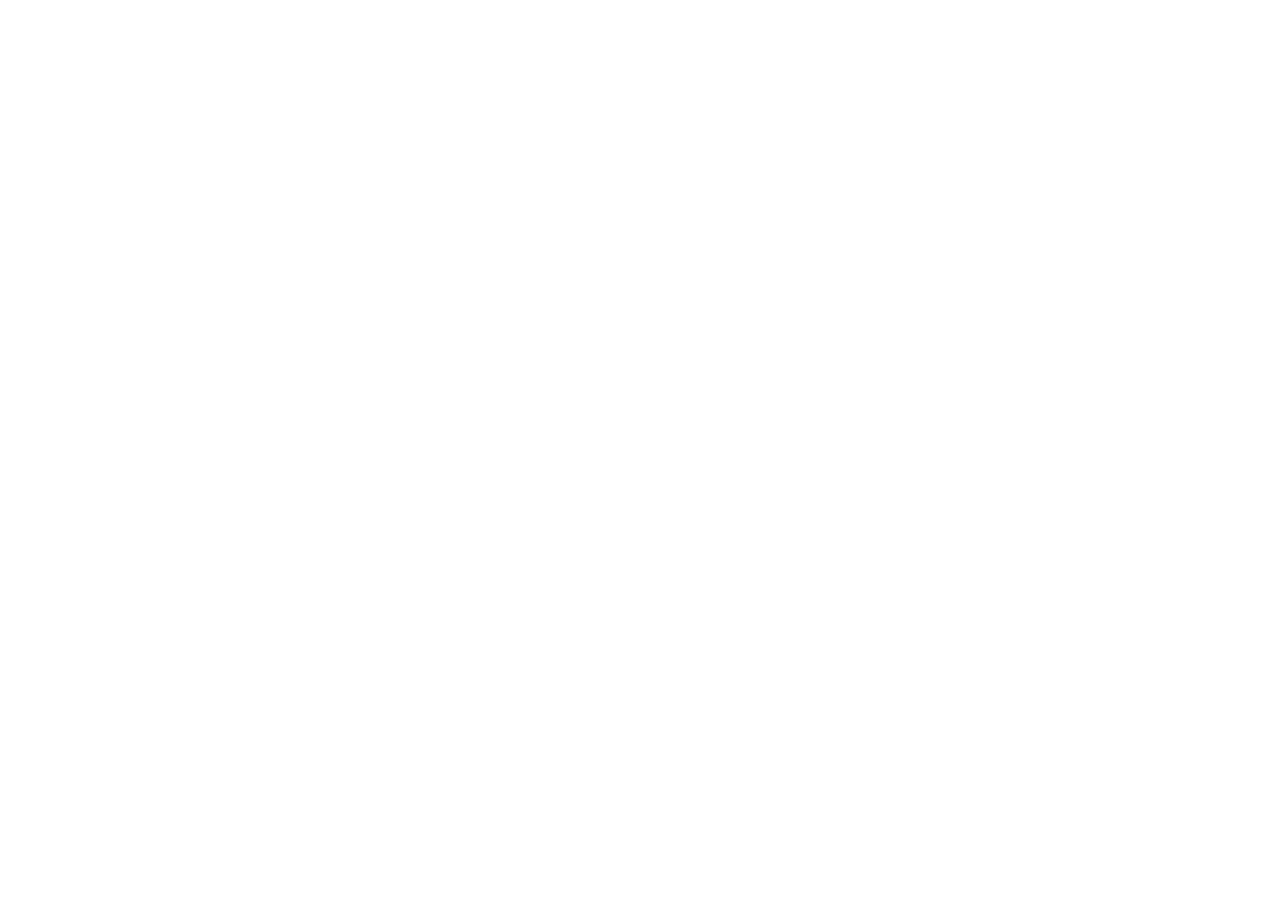
==== index.html @ dce8bbc3 "管理事件初始化文件" ====
<!DOCTYPE html>
<html lang="en">
<head>
    <meta charset="UTF-8">
    <meta http-equiv="X-UA-Compatible" content="IE=edge">
    <meta name="viewport" content="width=device-width, initial-scale=1.0">
    <title>Document</title>
</head>
<body>
    
</body>
</html>
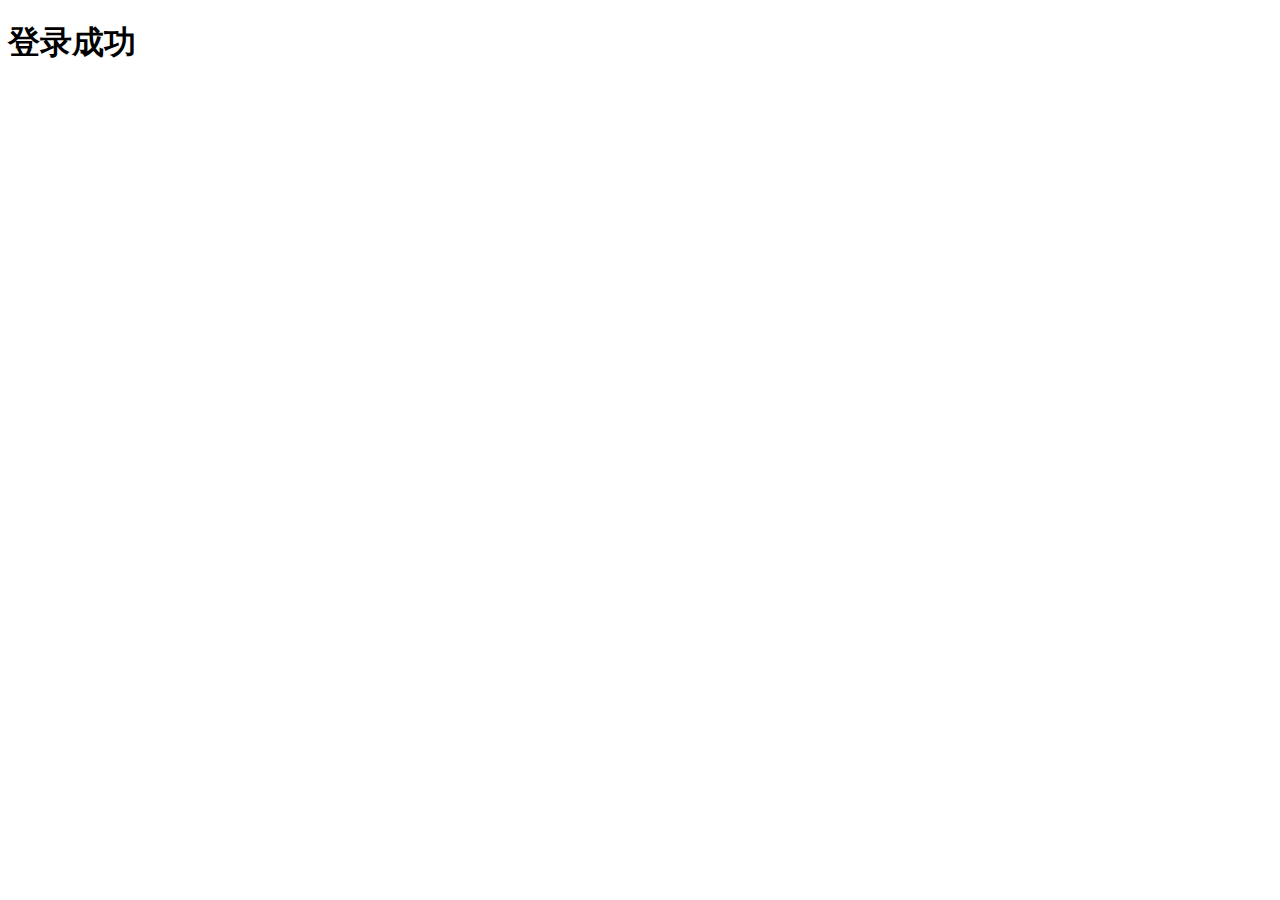
==== commit 42773efd: "完成了login功能开发" ====
--- a/index.html
+++ b/index.html
@@ -7,6 +7,6 @@
     <title>Document</title>
 </head>
 <body>
-    
+    <h1>登录成功</h1>
 </body>
 </html>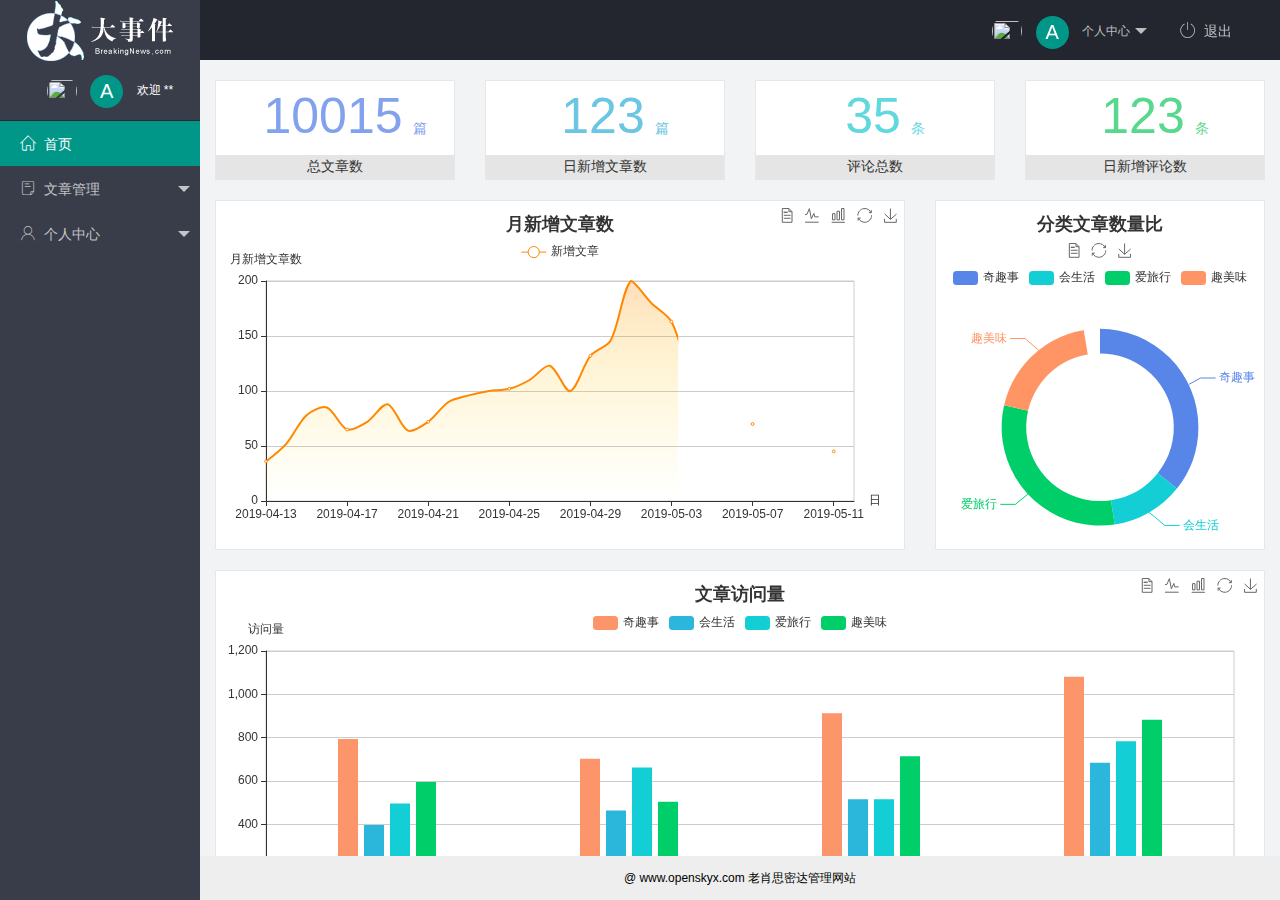
==== commit 06bbeff2: "完成了首页开发。" ====
--- a/index.html
+++ b/index.html
@@ -1,12 +1,107 @@
 <!DOCTYPE html>
 <html lang="en">
+
 <head>
     <meta charset="UTF-8">
     <meta http-equiv="X-UA-Compatible" content="IE=edge">
     <meta name="viewport" content="width=device-width, initial-scale=1.0">
     <title>Document</title>
+    <!-- 引入layuicss 文件 -->
+    <link rel="stylesheet" href="/assets/lib/layui/css/layui.css">
+    <!-- 引入iconfont 字体图标css -->
+    <link rel="stylesheet" href="assets/fonts/iconfont.css">
+    <!-- 引入自己的css样式文件 -->
+    <link rel="stylesheet" href="/assets/css/index.css">
 </head>
+
 <body>
-    <h1>登录成功</h1>
+    <div class="layui-layout layui-layout-admin">
+        <div class="layui-header">
+            <div class="layui-logo layui-hide-xs layui-bg-black">
+                <img src="/assets/images/logo.png" alt="">
+            </div>
+            <!-- 头部区域（可配合layui 已有的水平导航） -->
+            
+            <ul class="layui-nav layui-layout-right">
+                <li class="layui-nav-item layui-hide layui-show-md-inline-block">
+                    <a href="javascript:;" class="userinfo">                      
+                        <img src="//tva1.sinaimg.cn/crop.0.0.118.118.180/5db11ff4gw1e77d3nqrv8j203b03cweg.jpg"
+                            class="layui-nav-img ">
+                            <span class="head_portrait">A</span>
+                        个人中心   
+                    </a>
+                    <dl class="layui-nav-child">
+                        <dd><a href="">基础资料</a></dd>
+                        <dd><a href="">更换头像</a></dd>
+                        <dd><a href="">重置密码</a></dd>
+                    </dl>
+                </li>
+                <li class="layui-nav-item" lay-header-event="menuRight" lay-unselect>
+                    <a href="javascript:;" id="btnout">                       
+                        <i class="layui-icon"> <span class="iconfont icon-tuichu"></span>退出</i>
+                    </a>
+                </li>
+            </ul>
+        </div>
+
+        <div class="layui-side layui-bg-black">
+            <div class="layui-side-scroll">
+                
+                <div class="userinfo">
+                    <img src="//tva1.sinaimg.cn/crop.0.0.118.118.180/5db11ff4gw1e77d3nqrv8j203b03cweg.jpg"
+                        class="layui-nav-img"> 
+                        <span class="head_portrait">A</span>
+                        <span class="welcome">欢迎  **</span>
+                </div>
+
+                <!-- 左侧导航区域（可配合layui已有的垂直导航） -->
+                <ul class="layui-nav layui-nav-tree" lay-shrink="all">
+                    <li class="layui-nav-item  layui-this">
+                        <a href="home/dashboard.html" target="fm">
+                        <span class="iconfont icon-home"></span>首页
+                    </a></li>
+                    <li class="layui-nav-item ">
+                        <a class="" href="javascript:;">
+                        <span class="iconfont icon-16"></span>文章管理</a>
+                        <dl class="layui-nav-child">
+                            <dd><a href="javascript:;">
+                                <i class="layui-icon layui-icon-template"></i>文章类别</a></dd>
+                            <dd><a href="javascript:;"><i class="layui-icon layui-icon-template"></i>文章列表</a></dd>
+                            <dd><a href="javascript:;"><i class="layui-icon layui-icon-template"></i>发布文章</a></dd>
+                        </dl>
+                    </li>
+                    <li class="layui-nav-item">
+                        <a href="javascript:;">
+                        <span class="iconfont icon-user"></span>个人中心</a>
+                        <dl class="layui-nav-child">
+                            <dd><a href="javascript:;"><i class="layui-icon layui-icon-template"></i>基础资料</a></dd>
+                            <dd><a href="javascript:;"><i class="layui-icon layui-icon-template"></i>更换头像</a></dd>
+                            <dd><a href="javascript:;"><i class="layui-icon layui-icon-template"></i>重置密码</a></dd>
+                        </dl>
+                    </li>
+                    
+                </ul>
+            </div>
+        </div>
+
+        <div class="layui-body">
+            <!-- 内容主体区域 -->
+            <iframe  name="fm" src="/home/dashboard.html"  frameborder="0"></iframe>
+        </div>
+
+        <div class="layui-footer">
+            <!-- 底部固定区域 -->
+            @ www.openskyx.com  老肖思密达管理网站
+        </div>
+    </div>
+    <!--导入layui js文件 -->
+    <script src="/assets/lib/layui/layui.all.js"></script>
+    <!-- 导入jquery js -->
+    <script src="assets/lib/jquery.js"></script>
+    <!-- 导入定义ajax js文件 -->
+    <script src="assets/js/base.js"></script>
+    <!-- 导入自己的js文件 -->
+    <script src="assets/js/index.js"></script>
 </body>
+
 </html>--- a/assets/lib/layui/css/layui.css
+++ b/assets/lib/layui/css/layui.css
@@ -0,0 +1,2 @@
+/** layui-v2.5.5 MIT License By https://www.layui.com */
+ .layui-inline,img{display:inline-block;vertical-align:middle}h1,h2,h3,h4,h5,h6{font-weight:400}.layui-edge,.layui-header,.layui-inline,.layui-main{position:relative}.layui-body,.layui-edge,.layui-elip{overflow:hidden}.layui-btn,.layui-edge,.layui-inline,img{vertical-align:middle}.layui-btn,.layui-disabled,.layui-icon,.layui-unselect{-moz-user-select:none;-webkit-user-select:none;-ms-user-select:none}.layui-elip,.layui-form-checkbox span,.layui-form-pane .layui-form-label{text-overflow:ellipsis;white-space:nowrap}.layui-breadcrumb,.layui-tree-btnGroup{visibility:hidden}blockquote,body,button,dd,div,dl,dt,form,h1,h2,h3,h4,h5,h6,input,li,ol,p,pre,td,textarea,th,ul{margin:0;padding:0;-webkit-tap-highlight-color:rgba(0,0,0,0)}a:active,a:hover{outline:0}img{border:none}li{list-style:none}table{border-collapse:collapse;border-spacing:0}h4,h5,h6{font-size:100%}button,input,optgroup,option,select,textarea{font-family:inherit;font-size:inherit;font-style:inherit;font-weight:inherit;outline:0}pre{white-space:pre-wrap;white-space:-moz-pre-wrap;white-space:-pre-wrap;white-space:-o-pre-wrap;word-wrap:break-word}body{line-height:24px;font:14px Helvetica Neue,Helvetica,PingFang SC,Tahoma,Arial,sans-serif}hr{height:1px;margin:10px 0;border:0;clear:both}a{color:#333;text-decoration:none}a:hover{color:#777}a cite{font-style:normal;*cursor:pointer}.layui-border-box,.layui-border-box *{box-sizing:border-box}.layui-box,.layui-box *{box-sizing:content-box}.layui-clear{clear:both;*zoom:1}.layui-clear:after{content:'\20';clear:both;*zoom:1;display:block;height:0}.layui-inline{*display:inline;*zoom:1}.layui-edge{display:inline-block;width:0;height:0;border-width:6px;border-style:dashed;border-color:transparent}.layui-edge-top{top:-4px;border-bottom-color:#999;border-bottom-style:solid}.layui-edge-right{border-left-color:#999;border-left-style:solid}.layui-edge-bottom{top:2px;border-top-color:#999;border-top-style:solid}.layui-edge-left{border-right-color:#999;border-right-style:solid}.layui-disabled,.layui-disabled:hover{color:#d2d2d2!important;cursor:not-allowed!important}.layui-circle{border-radius:100%}.layui-show{display:block!important}.layui-hide{display:none!important}@font-face{font-family:layui-icon;src:url(../font/iconfont.eot?v=250);src:url(../font/iconfont.eot?v=250#iefix) format('embedded-opentype'),url(../font/iconfont.woff2?v=250) format('woff2'),url(../font/iconfont.woff?v=250) format('woff'),url(../font/iconfont.ttf?v=250) format('truetype'),url(../font/iconfont.svg?v=250#layui-icon) format('svg')}.layui-icon{font-family:layui-icon!important;font-size:16px;font-style:normal;-webkit-font-smoothing:antialiased;-moz-osx-font-smoothing:grayscale}.layui-icon-reply-fill:before{content:"\e611"}.layui-icon-set-fill:before{content:"\e614"}.layui-icon-menu-fill:before{content:"\e60f"}.layui-icon-search:before{content:"\e615"}.layui-icon-share:before{content:"\e641"}.layui-icon-set-sm:before{content:"\e620"}.layui-icon-engine:before{content:"\e628"}.layui-icon-close:before{content:"\1006"}.layui-icon-close-fill:before{content:"\1007"}.layui-icon-chart-screen:before{content:"\e629"}.layui-icon-star:before{content:"\e600"}.layui-icon-circle-dot:before{content:"\e617"}.layui-icon-chat:before{content:"\e606"}.layui-icon-release:before{content:"\e609"}.layui-icon-list:before{content:"\e60a"}.layui-icon-chart:before{content:"\e62c"}.layui-icon-ok-circle:before{content:"\1005"}.layui-icon-layim-theme:before{content:"\e61b"}.layui-icon-table:before{content:"\e62d"}.layui-icon-right:before{content:"\e602"}.layui-icon-left:before{content:"\e603"}.layui-icon-cart-simple:before{content:"\e698"}.layui-icon-face-cry:before{content:"\e69c"}.layui-icon-face-smile:before{content:"\e6af"}.layui-icon-survey:before{content:"\e6b2"}.layui-icon-tree:before{content:"\e62e"}.layui-icon-upload-circle:before{content:"\e62f"}.layui-icon-add-circle:before{content:"\e61f"}.layui-icon-download-circle:before{content:"\e601"}.layui-icon-templeate-1:before{content:"\e630"}.layui-icon-util:before{content:"\e631"}.layui-icon-face-surprised:before{content:"\e664"}.layui-icon-edit:before{content:"\e642"}.layui-icon-speaker:before{content:"\e645"}.layui-icon-down:before{content:"\e61a"}.layui-icon-file:before{content:"\e621"}.layui-icon-layouts:before{content:"\e632"}.layui-icon-rate-half:before{content:"\e6c9"}.layui-icon-add-circle-fine:before{content:"\e608"}.layui-icon-prev-circle:before{content:"\e633"}.layui-icon-read:before{content:"\e705"}.layui-icon-404:before{content:"\e61c"}.layui-icon-carousel:before{content:"\e634"}.layui-icon-help:before{content:"\e607"}.layui-icon-code-circle:before{content:"\e635"}.layui-icon-water:before{content:"\e636"}.layui-icon-username:before{content:"\e66f"}.layui-icon-find-fill:before{content:"\e670"}.layui-icon-about:before{content:"\e60b"}.layui-icon-location:before{content:"\e715"}.layui-icon-up:before{content:"\e619"}.layui-icon-pause:before{content:"\e651"}.layui-icon-date:before{content:"\e637"}.layui-icon-layim-uploadfile:before{content:"\e61d"}.layui-icon-delete:before{content:"\e640"}.layui-icon-play:before{content:"\e652"}.layui-icon-top:before{content:"\e604"}.layui-icon-friends:before{content:"\e612"}.layui-icon-refresh-3:before{content:"\e9aa"}.layui-icon-ok:before{content:"\e605"}.layui-icon-layer:before{content:"\e638"}.layui-icon-face-smile-fine:before{content:"\e60c"}.layui-icon-dollar:before{content:"\e659"}.layui-icon-group:before{content:"\e613"}.layui-icon-layim-download:before{content:"\e61e"}.layui-icon-picture-fine:before{content:"\e60d"}.layui-icon-link:before{content:"\e64c"}.layui-icon-diamond:before{content:"\e735"}.layui-icon-log:before{content:"\e60e"}.layui-icon-rate-solid:before{content:"\e67a"}.layui-icon-fonts-del:before{content:"\e64f"}.layui-icon-unlink:before{content:"\e64d"}.layui-icon-fonts-clear:before{content:"\e639"}.layui-icon-triangle-r:before{content:"\e623"}.layui-icon-circle:before{content:"\e63f"}.layui-icon-radio:before{content:"\e643"}.layui-icon-align-center:before{content:"\e647"}.layui-icon-align-right:before{content:"\e648"}.layui-icon-align-left:before{content:"\e649"}.layui-icon-loading-1:before{content:"\e63e"}.layui-icon-return:before{content:"\e65c"}.layui-icon-fonts-strong:before{content:"\e62b"}.layui-icon-upload:before{content:"\e67c"}.layui-icon-dialogue:before{content:"\e63a"}.layui-icon-video:before{content:"\e6ed"}.layui-icon-headset:before{content:"\e6fc"}.layui-icon-cellphone-fine:before{content:"\e63b"}.layui-icon-add-1:before{content:"\e654"}.layui-icon-face-smile-b:before{content:"\e650"}.layui-icon-fonts-html:before{content:"\e64b"}.layui-icon-form:before{content:"\e63c"}.layui-icon-cart:before{content:"\e657"}.layui-icon-camera-fill:before{content:"\e65d"}.layui-icon-tabs:before{content:"\e62a"}.layui-icon-fonts-code:before{content:"\e64e"}.layui-icon-fire:before{content:"\e756"}.layui-icon-set:before{content:"\e716"}.layui-icon-fonts-u:before{content:"\e646"}.layui-icon-triangle-d:before{content:"\e625"}.layui-icon-tips:before{content:"\e702"}.layui-icon-picture:before{content:"\e64a"}.layui-icon-more-vertical:before{content:"\e671"}.layui-icon-flag:before{content:"\e66c"}.layui-icon-loading:before{content:"\e63d"}.layui-icon-fonts-i:before{content:"\e644"}.layui-icon-refresh-1:before{content:"\e666"}.layui-icon-rmb:before{content:"\e65e"}.layui-icon-home:before{content:"\e68e"}.layui-icon-user:before{content:"\e770"}.layui-icon-notice:before{content:"\e667"}.layui-icon-login-weibo:before{content:"\e675"}.layui-icon-voice:before{content:"\e688"}.layui-icon-upload-drag:before{content:"\e681"}.layui-icon-login-qq:before{content:"\e676"}.layui-icon-snowflake:before{content:"\e6b1"}.layui-icon-file-b:before{content:"\e655"}.layui-icon-template:before{content:"\e663"}.layui-icon-auz:before{content:"\e672"}.layui-icon-console:before{content:"\e665"}.layui-icon-app:before{content:"\e653"}.layui-icon-prev:before{content:"\e65a"}.layui-icon-website:before{content:"\e7ae"}.layui-icon-next:before{content:"\e65b"}.layui-icon-component:before{content:"\e857"}.layui-icon-more:before{content:"\e65f"}.layui-icon-login-wechat:before{content:"\e677"}.layui-icon-shrink-right:before{content:"\e668"}.layui-icon-spread-left:before{content:"\e66b"}.layui-icon-camera:before{content:"\e660"}.layui-icon-note:before{content:"\e66e"}.layui-icon-refresh:before{content:"\e669"}.layui-icon-female:before{content:"\e661"}.layui-icon-male:before{content:"\e662"}.layui-icon-password:before{content:"\e673"}.layui-icon-senior:before{content:"\e674"}.layui-icon-theme:before{content:"\e66a"}.layui-icon-tread:before{content:"\e6c5"}.layui-icon-praise:before{content:"\e6c6"}.layui-icon-star-fill:before{content:"\e658"}.layui-icon-rate:before{content:"\e67b"}.layui-icon-template-1:before{content:"\e656"}.layui-icon-vercode:before{content:"\e679"}.layui-icon-cellphone:before{content:"\e678"}.layui-icon-screen-full:before{content:"\e622"}.layui-icon-screen-restore:before{content:"\e758"}.layui-icon-cols:before{content:"\e610"}.layui-icon-export:before{content:"\e67d"}.layui-icon-print:before{content:"\e66d"}.layui-icon-slider:before{content:"\e714"}.layui-icon-addition:before{content:"\e624"}.layui-icon-subtraction:before{content:"\e67e"}.layui-icon-service:before{content:"\e626"}.layui-icon-transfer:before{content:"\e691"}.layui-main{width:1140px;margin:0 auto}.layui-header{z-index:1000;height:60px}.layui-header a:hover{transition:all .5s;-webkit-transition:all .5s}.layui-side{position:fixed;left:0;top:0;bottom:0;z-index:999;width:200px;overflow-x:hidden}.layui-side-scroll{position:relative;width:220px;height:100%;overflow-x:hidden}.layui-body{position:absolute;left:200px;right:0;top:0;bottom:0;z-index:998;width:auto;overflow-y:auto;box-sizing:border-box}.layui-layout-body{overflow:hidden}.layui-layout-admin .layui-header{background-color:#23262E}.layui-layout-admin .layui-side{top:60px;width:200px;overflow-x:hidden}.layui-layout-admin .layui-body{position:fixed;top:60px;bottom:44px}.layui-layout-admin .layui-main{width:auto;margin:0 15px}.layui-layout-admin .layui-footer{position:fixed;left:200px;right:0;bottom:0;height:44px;line-height:44px;padding:0 15px;background-color:#eee}.layui-layout-admin .layui-logo{position:absolute;left:0;top:0;width:200px;height:100%;line-height:60px;text-align:center;color:#009688;font-size:16px}.layui-layout-admin .layui-header .layui-nav{background:0 0}.layui-layout-left{position:absolute!important;left:200px;top:0}.layui-layout-right{position:absolute!important;right:0;top:0}.layui-container{position:relative;margin:0 auto;padding:0 15px;box-sizing:border-box}.layui-fluid{position:relative;margin:0 auto;padding:0 15px}.layui-row:after,.layui-row:before{content:'';display:block;clear:both}.layui-col-lg1,.layui-col-lg10,.layui-col-lg11,.layui-col-lg12,.layui-col-lg2,.layui-col-lg3,.layui-col-lg4,.layui-col-lg5,.layui-col-lg6,.layui-col-lg7,.layui-col-lg8,.layui-col-lg9,.layui-col-md1,.layui-col-md10,.layui-col-md11,.layui-col-md12,.layui-col-md2,.layui-col-md3,.layui-col-md4,.layui-col-md5,.layui-col-md6,.layui-col-md7,.layui-col-md8,.layui-col-md9,.layui-col-sm1,.layui-col-sm10,.layui-col-sm11,.layui-col-sm12,.layui-col-sm2,.layui-col-sm3,.layui-col-sm4,.layui-col-sm5,.layui-col-sm6,.layui-col-sm7,.layui-col-sm8,.layui-col-sm9,.layui-col-xs1,.layui-col-xs10,.layui-col-xs11,.layui-col-xs12,.layui-col-xs2,.layui-col-xs3,.layui-col-xs4,.layui-col-xs5,.layui-col-xs6,.layui-col-xs7,.layui-col-xs8,.layui-col-xs9{position:relative;display:block;box-sizing:border-box}.layui-col-xs1,.layui-col-xs10,.layui-col-xs11,.layui-col-xs12,.layui-col-xs2,.layui-col-xs3,.layui-col-xs4,.layui-col-xs5,.layui-col-xs6,.layui-col-xs7,.layui-col-xs8,.layui-col-xs9{float:left}.layui-col-xs1{width:8.33333333%}.layui-col-xs2{width:16.66666667%}.layui-col-xs3{width:25%}.layui-col-xs4{width:33.33333333%}.layui-col-xs5{width:41.66666667%}.layui-col-xs6{width:50%}.layui-col-xs7{width:58.33333333%}.layui-col-xs8{width:66.66666667%}.layui-col-xs9{width:75%}.layui-col-xs10{width:83.33333333%}.layui-col-xs11{width:91.66666667%}.layui-col-xs12{width:100%}.layui-col-xs-offset1{margin-left:8.33333333%}.layui-col-xs-offset2{margin-left:16.66666667%}.layui-col-xs-offset3{margin-left:25%}.layui-col-xs-offset4{margin-left:33.33333333%}.layui-col-xs-offset5{margin-left:41.66666667%}.layui-col-xs-offset6{margin-left:50%}.layui-col-xs-offset7{margin-left:58.33333333%}.layui-col-xs-offset8{margin-left:66.66666667%}.layui-col-xs-offset9{margin-left:75%}.layui-col-xs-offset10{margin-left:83.33333333%}.layui-col-xs-offset11{margin-left:91.66666667%}.layui-col-xs-offset12{margin-left:100%}@media screen and (max-width:768px){.layui-hide-xs{display:none!important}.layui-show-xs-block{display:block!important}.layui-show-xs-inline{display:inline!important}.layui-show-xs-inline-block{display:inline-block!important}}@media screen and (min-width:768px){.layui-container{width:750px}.layui-hide-sm{display:none!important}.layui-show-sm-block{display:block!important}.layui-show-sm-inline{display:inline!important}.layui-show-sm-inline-block{display:inline-block!important}.layui-col-sm1,.layui-col-sm10,.layui-col-sm11,.layui-col-sm12,.layui-col-sm2,.layui-col-sm3,.layui-col-sm4,.layui-col-sm5,.layui-col-sm6,.layui-col-sm7,.layui-col-sm8,.layui-col-sm9{float:left}.layui-col-sm1{width:8.33333333%}.layui-col-sm2{width:16.66666667%}.layui-col-sm3{width:25%}.layui-col-sm4{width:33.33333333%}.layui-col-sm5{width:41.66666667%}.layui-col-sm6{width:50%}.layui-col-sm7{width:58.33333333%}.layui-col-sm8{width:66.66666667%}.layui-col-sm9{width:75%}.layui-col-sm10{width:83.33333333%}.layui-col-sm11{width:91.66666667%}.layui-col-sm12{width:100%}.layui-col-sm-offset1{margin-left:8.33333333%}.layui-col-sm-offset2{margin-left:16.66666667%}.layui-col-sm-offset3{margin-left:25%}.layui-col-sm-offset4{margin-left:33.33333333%}.layui-col-sm-offset5{margin-left:41.66666667%}.layui-col-sm-offset6{margin-left:50%}.layui-col-sm-offset7{margin-left:58.33333333%}.layui-col-sm-offset8{margin-left:66.66666667%}.layui-col-sm-offset9{margin-left:75%}.layui-col-sm-offset10{margin-left:83.33333333%}.layui-col-sm-offset11{margin-left:91.66666667%}.layui-col-sm-offset12{margin-left:100%}}@media screen and (min-width:992px){.layui-container{width:970px}.layui-hide-md{display:none!important}.layui-show-md-block{display:block!important}.layui-show-md-inline{display:inline!important}.layui-show-md-inline-block{display:inline-block!important}.layui-col-md1,.layui-col-md10,.layui-col-md11,.layui-col-md12,.layui-col-md2,.layui-col-md3,.layui-col-md4,.layui-col-md5,.layui-col-md6,.layui-col-md7,.layui-col-md8,.layui-col-md9{float:left}.layui-col-md1{width:8.33333333%}.layui-col-md2{width:16.66666667%}.layui-col-md3{width:25%}.layui-col-md4{width:33.33333333%}.layui-col-md5{width:41.66666667%}.layui-col-md6{width:50%}.layui-col-md7{width:58.33333333%}.layui-col-md8{width:66.66666667%}.layui-col-md9{width:75%}.layui-col-md10{width:83.33333333%}.layui-col-md11{width:91.66666667%}.layui-col-md12{width:100%}.layui-col-md-offset1{margin-left:8.33333333%}.layui-col-md-offset2{margin-left:16.66666667%}.layui-col-md-offset3{margin-left:25%}.layui-col-md-offset4{margin-left:33.33333333%}.layui-col-md-offset5{margin-left:41.66666667%}.layui-col-md-offset6{margin-left:50%}.layui-col-md-offset7{margin-left:58.33333333%}.layui-col-md-offset8{margin-left:66.66666667%}.layui-col-md-offset9{margin-left:75%}.layui-col-md-offset10{margin-left:83.33333333%}.layui-col-md-offset11{margin-left:91.66666667%}.layui-col-md-offset12{margin-left:100%}}@media screen and (min-width:1200px){.layui-container{width:1170px}.layui-hide-lg{display:none!important}.layui-show-lg-block{display:block!important}.layui-show-lg-inline{display:inline!important}.layui-show-lg-inline-block{display:inline-block!important}.layui-col-lg1,.layui-col-lg10,.layui-col-lg11,.layui-col-lg12,.layui-col-lg2,.layui-col-lg3,.layui-col-lg4,.layui-col-lg5,.layui-col-lg6,.layui-col-lg7,.layui-col-lg8,.layui-col-lg9{float:left}.layui-col-lg1{width:8.33333333%}.layui-col-lg2{width:16.66666667%}.layui-col-lg3{width:25%}.layui-col-lg4{width:33.33333333%}.layui-col-lg5{width:41.66666667%}.layui-col-lg6{width:50%}.layui-col-lg7{width:58.33333333%}.layui-col-lg8{width:66.66666667%}.layui-col-lg9{width:75%}.layui-col-lg10{width:83.33333333%}.layui-col-lg11{width:91.66666667%}.layui-col-lg12{width:100%}.layui-col-lg-offset1{margin-left:8.33333333%}.layui-col-lg-offset2{margin-left:16.66666667%}.layui-col-lg-offset3{margin-left:25%}.layui-col-lg-offset4{margin-left:33.33333333%}.layui-col-lg-offset5{margin-left:41.66666667%}.layui-col-lg-offset6{margin-left:50%}.layui-col-lg-offset7{margin-left:58.33333333%}.layui-col-lg-offset8{margin-left:66.66666667%}.layui-col-lg-offset9{margin-left:75%}.layui-col-lg-offset10{margin-left:83.33333333%}.layui-col-lg-offset11{margin-left:91.66666667%}.layui-col-lg-offset12{margin-left:100%}}.layui-col-space1{margin:-.5px}.layui-col-space1>*{padding:.5px}.layui-col-space3{margin:-1.5px}.layui-col-space3>*{padding:1.5px}.layui-col-space5{margin:-2.5px}.layui-col-space5>*{padding:2.5px}.layui-col-space8{margin:-3.5px}.layui-col-space8>*{padding:3.5px}.layui-col-space10{margin:-5px}.layui-col-space10>*{padding:5px}.layui-col-space12{margin:-6px}.layui-col-space12>*{padding:6px}.layui-col-space15{margin:-7.5px}.layui-col-space15>*{padding:7.5px}.layui-col-space18{margin:-9px}.layui-col-space18>*{padding:9px}.layui-col-space20{margin:-10px}.layui-col-space20>*{padding:10px}.layui-col-space22{margin:-11px}.layui-col-space22>*{padding:11px}.layui-col-space25{margin:-12.5px}.layui-col-space25>*{padding:12.5px}.layui-col-space30{margin:-15px}.layui-col-space30>*{padding:15px}.layui-btn,.layui-input,.layui-select,.layui-textarea,.layui-upload-button{outline:0;-webkit-appearance:none;transition:all .3s;-webkit-transition:all .3s;box-sizing:border-box}.layui-elem-quote{margin-bottom:10px;padding:15px;line-height:22px;border-left:5px solid #009688;border-radius:0 2px 2px 0;background-color:#f2f2f2}.layui-quote-nm{border-style:solid;border-width:1px 1px 1px 5px;background:0 0}.layui-elem-field{margin-bottom:10px;padding:0;border-width:1px;border-style:solid}.layui-elem-field legend{margin-left:20px;padding:0 10px;font-size:20px;font-weight:300}.layui-field-title{margin:10px 0 20px;border-width:1px 0 0}.layui-field-box{padding:10px 15px}.layui-field-title .layui-field-box{padding:10px 0}.layui-progress{position:relative;height:6px;border-radius:20px;background-color:#e2e2e2}.layui-progress-bar{position:absolute;left:0;top:0;width:0;max-width:100%;height:6px;border-radius:20px;text-align:right;background-color:#5FB878;transition:all .3s;-webkit-transition:all .3s}.layui-progress-big,.layui-progress-big .layui-progress-bar{height:18px;line-height:18px}.layui-progress-text{position:relative;top:-20px;line-height:18px;font-size:12px;color:#666}.layui-progress-big .layui-progress-text{position:static;padding:0 10px;color:#fff}.layui-collapse{border-width:1px;border-style:solid;border-radius:2px}.layui-colla-content,.layui-colla-item{border-top-width:1px;border-top-style:solid}.layui-colla-item:first-child{border-top:none}.layui-colla-title{position:relative;height:42px;line-height:42px;padding:0 15px 0 35px;color:#333;background-color:#f2f2f2;cursor:pointer;font-size:14px;overflow:hidden}.layui-colla-content{display:none;padding:10px 15px;line-height:22px;color:#666}.layui-colla-icon{position:absolute;left:15px;top:0;font-size:14px}.layui-card{margin-bottom:15px;border-radius:2px;background-color:#fff;box-shadow:0 1px 2px 0 rgba(0,0,0,.05)}.layui-card:last-child{margin-bottom:0}.layui-card-header{position:relative;height:42px;line-height:42px;padding:0 15px;border-bottom:1px solid #f6f6f6;color:#333;border-radius:2px 2px 0 0;font-size:14px}.layui-bg-black,.layui-bg-blue,.layui-bg-cyan,.layui-bg-green,.layui-bg-orange,.layui-bg-red{color:#fff!important}.layui-card-body{position:relative;padding:10px 15px;line-height:24px}.layui-card-body[pad15]{padding:15px}.layui-card-body[pad20]{padding:20px}.layui-card-body .layui-table{margin:5px 0}.layui-card .layui-tab{margin:0}.layui-panel-window{position:relative;padding:15px;border-radius:0;border-top:5px solid #E6E6E6;background-color:#fff}.layui-auxiliar-moving{position:fixed;left:0;right:0;top:0;bottom:0;width:100%;height:100%;background:0 0;z-index:9999999999}.layui-form-label,.layui-form-mid,.layui-form-select,.layui-input-block,.layui-input-inline,.layui-textarea{position:relative}.layui-bg-red{background-color:#FF5722!important}.layui-bg-orange{background-color:#FFB800!important}.layui-bg-green{background-color:#009688!important}.layui-bg-cyan{background-color:#2F4056!important}.layui-bg-blue{background-color:#1E9FFF!important}.layui-bg-black{background-color:#393D49!important}.layui-bg-gray{background-color:#eee!important;color:#666!important}.layui-badge-rim,.layui-colla-content,.layui-colla-item,.layui-collapse,.layui-elem-field,.layui-form-pane .layui-form-item[pane],.layui-form-pane .layui-form-label,.layui-input,.layui-layedit,.layui-layedit-tool,.layui-quote-nm,.layui-select,.layui-tab-bar,.layui-tab-card,.layui-tab-title,.layui-tab-title .layui-this:after,.layui-textarea{border-color:#e6e6e6}.layui-timeline-item:before,hr{background-color:#e6e6e6}.layui-text{line-height:22px;font-size:14px;color:#666}.layui-text h1,.layui-text h2,.layui-text h3{font-weight:500;color:#333}.layui-text h1{font-size:30px}.layui-text h2{font-size:24px}.layui-text h3{font-size:18px}.layui-text a:not(.layui-btn){color:#01AAED}.layui-text a:not(.layui-btn):hover{text-decoration:underline}.layui-text ul{padding:5px 0 5px 15px}.layui-text ul li{margin-top:5px;list-style-type:disc}.layui-text em,.layui-word-aux{color:#999!important;padding:0 5px!important}.layui-btn{display:inline-block;height:38px;line-height:38px;padding:0 18px;background-color:#009688;color:#fff;white-space:nowrap;text-align:center;font-size:14px;border:none;border-radius:2px;cursor:pointer}.layui-btn:hover{opacity:.8;filter:alpha(opacity=80);color:#fff}.layui-btn:active{opacity:1;filter:alpha(opacity=100)}.layui-btn+.layui-btn{margin-left:10px}.layui-btn-container{font-size:0}.layui-btn-container .layui-btn{margin-right:10px;margin-bottom:10px}.layui-btn-container .layui-btn+.layui-btn{margin-left:0}.layui-table .layui-btn-container .layui-btn{margin-bottom:9px}.layui-btn-radius{border-radius:100px}.layui-btn .layui-icon{margin-right:3px;font-size:18px;vertical-align:bottom;vertical-align:middle\9}.layui-btn-primary{border:1px solid #C9C9C9;background-color:#fff;color:#555}.layui-btn-primary:hover{border-color:#009688;color:#333}.layui-btn-normal{background-color:#1E9FFF}.layui-btn-warm{background-color:#FFB800}.layui-btn-danger{background-color:#FF5722}.layui-btn-checked{background-color:#5FB878}.layui-btn-disabled,.layui-btn-disabled:active,.layui-btn-disabled:hover{border:1px solid #e6e6e6;background-color:#FBFBFB;color:#C9C9C9;cursor:not-allowed;opacity:1}.layui-btn-lg{height:44px;line-height:44px;padding:0 25px;font-size:16px}.layui-btn-sm{height:30px;line-height:30px;padding:0 10px;font-size:12px}.layui-btn-sm i{font-size:16px!important}.layui-btn-xs{height:22px;line-height:22px;padding:0 5px;font-size:12px}.layui-btn-xs i{font-size:14px!important}.layui-btn-group{display:inline-block;vertical-align:middle;font-size:0}.layui-btn-group .layui-btn{margin-left:0!important;margin-right:0!important;border-left:1px solid rgba(255,255,255,.5);border-radius:0}.layui-btn-group .layui-btn-primary{border-left:none}.layui-btn-group .layui-btn-primary:hover{border-color:#C9C9C9;color:#009688}.layui-btn-group .layui-btn:first-child{border-left:none;border-radius:2px 0 0 2px}.layui-btn-group .layui-btn-primary:first-child{border-left:1px solid #c9c9c9}.layui-btn-group .layui-btn:last-child{border-radius:0 2px 2px 0}.layui-btn-group .layui-btn+.layui-btn{margin-left:0}.layui-btn-group+.layui-btn-group{margin-left:10px}.layui-btn-fluid{width:100%}.layui-input,.layui-select,.layui-textarea{height:38px;line-height:1.3;line-height:38px\9;border-width:1px;border-style:solid;background-color:#fff;border-radius:2px}.layui-input::-webkit-input-placeholder,.layui-select::-webkit-input-placeholder,.layui-textarea::-webkit-input-placeholder{line-height:1.3}.layui-input,.layui-textarea{display:block;width:100%;padding-left:10px}.layui-input:hover,.layui-textarea:hover{border-color:#D2D2D2!important}.layui-input:focus,.layui-textarea:focus{border-color:#C9C9C9!important}.layui-textarea{min-height:100px;height:auto;line-height:20px;padding:6px 10px;resize:vertical}.layui-select{padding:0 10px}.layui-form input[type=checkbox],.layui-form input[type=radio],.layui-form select{display:none}.layui-form [lay-ignore]{display:initial}.layui-form-item{margin-bottom:15px;clear:both;*zoom:1}.layui-form-item:after{content:'\20';clear:both;*zoom:1;display:block;height:0}.layui-form-label{float:left;display:block;padding:9px 15px;width:80px;font-weight:400;line-height:20px;text-align:right}.layui-form-label-col{display:block;float:none;padding:9px 0;line-height:20px;text-align:left}.layui-form-item .layui-inline{margin-bottom:5px;margin-right:10px}.layui-input-block{margin-left:110px;min-height:36px}.layui-input-inline{display:inline-block;vertical-align:middle}.layui-form-item .layui-input-inline{float:left;width:190px;margin-right:10px}.layui-form-text .layui-input-inline{width:auto}.layui-form-mid{float:left;display:block;padding:9px 0!important;line-height:20px;margin-right:10px}.layui-form-danger+.layui-form-select .layui-input,.layui-form-danger:focus{border-color:#FF5722!important}.layui-form-select .layui-input{padding-right:30px;cursor:pointer}.layui-form-select .layui-edge{position:absolute;right:10px;top:50%;margin-top:-3px;cursor:pointer;border-width:6px;border-top-color:#c2c2c2;border-top-style:solid;transition:all .3s;-webkit-transition:all .3s}.layui-form-select dl{display:none;position:absolute;left:0;top:42px;padding:5px 0;z-index:899;min-width:100%;border:1px solid #d2d2d2;max-height:300px;overflow-y:auto;background-color:#fff;border-radius:2px;box-shadow:0 2px 4px rgba(0,0,0,.12);box-sizing:border-box}.layui-form-select dl dd,.layui-form-select dl dt{padding:0 10px;line-height:36px;white-space:nowrap;overflow:hidden;text-overflow:ellipsis}.layui-form-select dl dt{font-size:12px;color:#999}.layui-form-select dl dd{cursor:pointer}.layui-form-select dl dd:hover{background-color:#f2f2f2;-webkit-transition:.5s all;transition:.5s all}.layui-form-select .layui-select-group dd{padding-left:20px}.layui-form-select dl dd.layui-select-tips{padding-left:10px!important;color:#999}.layui-form-select dl dd.layui-this{background-color:#5FB878;color:#fff}.layui-form-checkbox,.layui-form-select dl dd.layui-disabled{background-color:#fff}.layui-form-selected dl{display:block}.layui-form-checkbox,.layui-form-checkbox *,.layui-form-switch{display:inline-block;vertical-align:middle}.layui-form-selected .layui-edge{margin-top:-9px;-webkit-transform:rotate(180deg);transform:rotate(180deg);margin-top:-3px\9}:root .layui-form-selected .layui-edge{margin-top:-9px\0/IE9}.layui-form-selectup dl{top:auto;bottom:42px}.layui-select-none{margin:5px 0;text-align:center;color:#999}.layui-select-disabled .layui-disabled{border-color:#eee!important}.layui-select-disabled .layui-edge{border-top-color:#d2d2d2}.layui-form-checkbox{position:relative;height:30px;line-height:30px;margin-right:10px;padding-right:30px;cursor:pointer;font-size:0;-webkit-transition:.1s linear;transition:.1s linear;box-sizing:border-box}.layui-form-checkbox span{padding:0 10px;height:100%;font-size:14px;border-radius:2px 0 0 2px;background-color:#d2d2d2;color:#fff;overflow:hidden}.layui-form-checkbox:hover span{background-color:#c2c2c2}.layui-form-checkbox i{position:absolute;right:0;top:0;width:30px;height:28px;border:1px solid #d2d2d2;border-left:none;border-radius:0 2px 2px 0;color:#fff;font-size:20px;text-align:center}.layui-form-checkbox:hover i{border-color:#c2c2c2;color:#c2c2c2}.layui-form-checked,.layui-form-checked:hover{border-color:#5FB878}.layui-form-checked span,.layui-form-checked:hover span{background-color:#5FB878}.layui-form-checked i,.layui-form-checked:hover i{color:#5FB878}.layui-form-item .layui-form-checkbox{margin-top:4px}.layui-form-checkbox[lay-skin=primary]{height:auto!important;line-height:normal!important;min-width:18px;min-height:18px;border:none!important;margin-right:0;padding-left:28px;padding-right:0;background:0 0}.layui-form-checkbox[lay-skin=primary] span{padding-left:0;padding-right:15px;line-height:18px;background:0 0;color:#666}.layui-form-checkbox[lay-skin=primary] i{right:auto;left:0;width:16px;height:16px;line-height:16px;border:1px solid #d2d2d2;font-size:12px;border-radius:2px;background-color:#fff;-webkit-transition:.1s linear;transition:.1s linear}.layui-form-checkbox[lay-skin=primary]:hover i{border-color:#5FB878;color:#fff}.layui-form-checked[lay-skin=primary] i{border-color:#5FB878!important;background-color:#5FB878;color:#fff}.layui-checkbox-disbaled[lay-skin=primary] span{background:0 0!important;color:#c2c2c2}.layui-checkbox-disbaled[lay-skin=primary]:hover i{border-color:#d2d2d2}.layui-form-item .layui-form-checkbox[lay-skin=primary]{margin-top:10px}.layui-form-switch{position:relative;height:22px;line-height:22px;min-width:35px;padding:0 5px;margin-top:8px;border:1px solid #d2d2d2;border-radius:20px;cursor:pointer;background-color:#fff;-webkit-transition:.1s linear;transition:.1s linear}.layui-form-switch i{position:absolute;left:5px;top:3px;width:16px;height:16px;border-radius:20px;background-color:#d2d2d2;-webkit-transition:.1s linear;transition:.1s linear}.layui-form-switch em{position:relative;top:0;width:25px;margin-left:21px;padding:0!important;text-align:center!important;color:#999!important;font-style:normal!important;font-size:12px}.layui-form-onswitch{border-color:#5FB878;background-color:#5FB878}.layui-checkbox-disbaled,.layui-checkbox-disbaled i{border-color:#e2e2e2!important}.layui-form-onswitch i{left:100%;margin-left:-21px;background-color:#fff}.layui-form-onswitch em{margin-left:5px;margin-right:21px;color:#fff!important}.layui-checkbox-disbaled span{background-color:#e2e2e2!important}.layui-checkbox-disbaled:hover i{color:#fff!important}[lay-radio]{display:none}.layui-form-radio,.layui-form-radio *{display:inline-block;vertical-align:middle}.layui-form-radio{line-height:28px;margin:6px 10px 0 0;padding-right:10px;cursor:pointer;font-size:0}.layui-form-radio *{font-size:14px}.layui-form-radio>i{margin-right:8px;font-size:22px;color:#c2c2c2}.layui-form-radio>i:hover,.layui-form-radioed>i{color:#5FB878}.layui-radio-disbaled>i{color:#e2e2e2!important}.layui-form-pane .layui-form-label{width:110px;padding:8px 15px;height:38px;line-height:20px;border-width:1px;border-style:solid;border-radius:2px 0 0 2px;text-align:center;background-color:#FBFBFB;overflow:hidden;box-sizing:border-box}.layui-form-pane .layui-input-inline{margin-left:-1px}.layui-form-pane .layui-input-block{margin-left:110px;left:-1px}.layui-form-pane .layui-input{border-radius:0 2px 2px 0}.layui-form-pane .layui-form-text .layui-form-label{float:none;width:100%;border-radius:2px;box-sizing:border-box;text-align:left}.layui-form-pane .layui-form-text .layui-input-inline{display:block;margin:0;top:-1px;clear:both}.layui-form-pane .layui-form-text .layui-input-block{margin:0;left:0;top:-1px}.layui-form-pane .layui-form-text .layui-textarea{min-height:100px;border-radius:0 0 2px 2px}.layui-form-pane .layui-form-checkbox{margin:4px 0 4px 10px}.layui-form-pane .layui-form-radio,.layui-form-pane .layui-form-switch{margin-top:6px;margin-left:10px}.layui-form-pane .layui-form-item[pane]{position:relative;border-width:1px;border-style:solid}.layui-form-pane .layui-form-item[pane] .layui-form-label{position:absolute;left:0;top:0;height:100%;border-width:0 1px 0 0}.layui-form-pane .layui-form-item[pane] .layui-input-inline{margin-left:110px}@media screen and (max-width:450px){.layui-form-item .layui-form-label{text-overflow:ellipsis;overflow:hidden;white-space:nowrap}.layui-form-item .layui-inline{display:block;margin-right:0;margin-bottom:20px;clear:both}.layui-form-item .layui-inline:after{content:'\20';clear:both;display:block;height:0}.layui-form-item .layui-input-inline{display:block;float:none;left:-3px;width:auto;margin:0 0 10px 112px}.layui-form-item .layui-input-inline+.layui-form-mid{margin-left:110px;top:-5px;padding:0}.layui-form-item .layui-form-checkbox{margin-right:5px;margin-bottom:5px}}.layui-layedit{border-width:1px;border-style:solid;border-radius:2px}.layui-layedit-tool{padding:3px 5px;border-bottom-width:1px;border-bottom-style:solid;font-size:0}.layedit-tool-fixed{position:fixed;top:0;border-top:1px solid #e2e2e2}.layui-layedit-tool .layedit-tool-mid,.layui-layedit-tool .layui-icon{display:inline-block;vertical-align:middle;text-align:center;font-size:14px}.layui-layedit-tool .layui-icon{position:relative;width:32px;height:30px;line-height:30px;margin:3px 5px;color:#777;cursor:pointer;border-radius:2px}.layui-layedit-tool .layui-icon:hover{color:#393D49}.layui-layedit-tool .layui-icon:active{color:#000}.layui-layedit-tool .layedit-tool-active{background-color:#e2e2e2;color:#000}.layui-layedit-tool .layui-disabled,.layui-layedit-tool .layui-disabled:hover{color:#d2d2d2;cursor:not-allowed}.layui-layedit-tool .layedit-tool-mid{width:1px;height:18px;margin:0 10px;background-color:#d2d2d2}.layedit-tool-html{width:50px!important;font-size:30px!important}.layedit-tool-b,.layedit-tool-code,.layedit-tool-help{font-size:16px!important}.layedit-tool-d,.layedit-tool-face,.layedit-tool-image,.layedit-tool-unlink{font-size:18px!important}.layedit-tool-image input{position:absolute;font-size:0;left:0;top:0;width:100%;height:100%;opacity:.01;filter:Alpha(opacity=1);cursor:pointer}.layui-layedit-iframe iframe{display:block;width:100%}#LAY_layedit_code{overflow:hidden}.layui-laypage{display:inline-block;*display:inline;*zoom:1;vertical-align:middle;margin:10px 0;font-size:0}.layui-laypage>a:first-child,.layui-laypage>a:first-child em{border-radius:2px 0 0 2px}.layui-laypage>a:last-child,.layui-laypage>a:last-child em{border-radius:0 2px 2px 0}.layui-laypage>:first-child{margin-left:0!important}.layui-laypage>:last-child{margin-right:0!important}.layui-laypage a,.layui-laypage button,.layui-laypage input,.layui-laypage select,.layui-laypage span{border:1px solid #e2e2e2}.layui-laypage a,.layui-laypage span{display:inline-block;*display:inline;*zoom:1;vertical-align:middle;padding:0 15px;height:28px;line-height:28px;margin:0 -1px 5px 0;background-color:#fff;color:#333;font-size:12px}.layui-flow-more a *,.layui-laypage input,.layui-table-view select[lay-ignore]{display:inline-block}.layui-laypage a:hover{color:#009688}.layui-laypage em{font-style:normal}.layui-laypage .layui-laypage-spr{color:#999;font-weight:700}.layui-laypage a{text-decoration:none}.layui-laypage .layui-laypage-curr{position:relative}.layui-laypage .layui-laypage-curr em{position:relative;color:#fff}.layui-laypage .layui-laypage-curr .layui-laypage-em{position:absolute;left:-1px;top:-1px;padding:1px;width:100%;height:100%;background-color:#009688}.layui-laypage-em{border-radius:2px}.layui-laypage-next em,.layui-laypage-prev em{font-family:Sim sun;font-size:16px}.layui-laypage .layui-laypage-count,.layui-laypage .layui-laypage-limits,.layui-laypage .layui-laypage-refresh,.layui-laypage .layui-laypage-skip{margin-left:10px;margin-right:10px;padding:0;border:none}.layui-laypage .layui-laypage-limits,.layui-laypage .layui-laypage-refresh{vertical-align:top}.layui-laypage .layui-laypage-refresh i{font-size:18px;cursor:pointer}.layui-laypage select{height:22px;padding:3px;border-radius:2px;cursor:pointer}.layui-laypage .layui-laypage-skip{height:30px;line-height:30px;color:#999}.layui-laypage button,.layui-laypage input{height:30px;line-height:30px;border-radius:2px;vertical-align:top;background-color:#fff;box-sizing:border-box}.layui-laypage input{width:40px;margin:0 10px;padding:0 3px;text-align:center}.layui-laypage input:focus,.layui-laypage select:focus{border-color:#009688!important}.layui-laypage button{margin-left:10px;padding:0 10px;cursor:pointer}.layui-table,.layui-table-view{margin:10px 0}.layui-flow-more{margin:10px 0;text-align:center;color:#999;font-size:14px}.layui-flow-more a{height:32px;line-height:32px}.layui-flow-more a *{vertical-align:top}.layui-flow-more a cite{padding:0 20px;border-radius:3px;background-color:#eee;color:#333;font-style:normal}.layui-flow-more a cite:hover{opacity:.8}.layui-flow-more a i{font-size:30px;color:#737383}.layui-table{width:100%;background-color:#fff;color:#666}.layui-table tr{transition:all .3s;-webkit-transition:all .3s}.layui-table th{text-align:left;font-weight:400}.layui-table tbody tr:hover,.layui-table thead tr,.layui-table-click,.layui-table-header,.layui-table-hover,.layui-table-mend,.layui-table-patch,.layui-table-tool,.layui-table-total,.layui-table-total tr,.layui-table[lay-even] tr:nth-child(even){background-color:#f2f2f2}.layui-table td,.layui-table th,.layui-table-col-set,.layui-table-fixed-r,.layui-table-grid-down,.layui-table-header,.layui-table-page,.layui-table-tips-main,.layui-table-tool,.layui-table-total,.layui-table-view,.layui-table[lay-skin=line],.layui-table[lay-skin=row]{border-width:1px;border-style:solid;border-color:#e6e6e6}.layui-table td,.layui-table th{position:relative;padding:9px 15px;min-height:20px;line-height:20px;font-size:14px}.layui-table[lay-skin=line] td,.layui-table[lay-skin=line] th{border-width:0 0 1px}.layui-table[lay-skin=row] td,.layui-table[lay-skin=row] th{border-width:0 1px 0 0}.layui-table[lay-skin=nob] td,.layui-table[lay-skin=nob] th{border:none}.layui-table img{max-width:100px}.layui-table[lay-size=lg] td,.layui-table[lay-size=lg] th{padding:15px 30px}.layui-table-view .layui-table[lay-size=lg] .layui-table-cell{height:40px;line-height:40px}.layui-table[lay-size=sm] td,.layui-table[lay-size=sm] th{font-size:12px;padding:5px 10px}.layui-table-view .layui-table[lay-size=sm] .layui-table-cell{height:20px;line-height:20px}.layui-table[lay-data]{display:none}.layui-table-box{position:relative;overflow:hidden}.layui-table-view .layui-table{position:relative;width:auto;margin:0}.layui-table-view .layui-table[lay-skin=line]{border-width:0 1px 0 0}.layui-table-view .layui-table[lay-skin=row]{border-width:0 0 1px}.layui-table-view .layui-table td,.layui-table-view .layui-table th{padding:5px 0;border-top:none;border-left:none}.layui-table-view .layui-table th.layui-unselect .layui-table-cell span{cursor:pointer}.layui-table-view .layui-table td{cursor:default}.layui-table-view .layui-table td[data-edit=text]{cursor:text}.layui-table-view .layui-form-checkbox[lay-skin=primary] i{width:18px;height:18px}.layui-table-view .layui-form-radio{line-height:0;padding:0}.layui-table-view .layui-form-radio>i{margin:0;font-size:20px}.layui-table-init{position:absolute;left:0;top:0;width:100%;height:100%;text-align:center;z-index:110}.layui-table-init .layui-icon{position:absolute;left:50%;top:50%;margin:-15px 0 0 -15px;font-size:30px;color:#c2c2c2}.layui-table-header{border-width:0 0 1px;overflow:hidden}.layui-table-header .layui-table{margin-bottom:-1px}.layui-table-tool .layui-inline[lay-event]{position:relative;width:26px;height:26px;padding:5px;line-height:16px;margin-right:10px;text-align:center;color:#333;border:1px solid #ccc;cursor:pointer;-webkit-transition:.5s all;transition:.5s all}.layui-table-tool .layui-inline[lay-event]:hover{border:1px solid #999}.layui-table-tool-temp{padding-right:120px}.layui-table-tool-self{position:absolute;right:17px;top:10px}.layui-table-tool .layui-table-tool-self .layui-inline[lay-event]{margin:0 0 0 10px}.layui-table-tool-panel{position:absolute;top:29px;left:-1px;padding:5px 0;min-width:150px;min-height:40px;border:1px solid #d2d2d2;text-align:left;overflow-y:auto;background-color:#fff;box-shadow:0 2px 4px rgba(0,0,0,.12)}.layui-table-cell,.layui-table-tool-panel li{overflow:hidden;text-overflow:ellipsis;white-space:nowrap}.layui-table-tool-panel li{padding:0 10px;line-height:30px;-webkit-transition:.5s all;transition:.5s all}.layui-table-tool-panel li .layui-form-checkbox[lay-skin=primary]{width:100%;padding-left:28px}.layui-table-tool-panel li:hover{background-color:#f2f2f2}.layui-table-tool-panel li .layui-form-checkbox[lay-skin=primary] i{position:absolute;left:0;top:0}.layui-table-tool-panel li .layui-form-checkbox[lay-skin=primary] span{padding:0}.layui-table-tool .layui-table-tool-self .layui-table-tool-panel{left:auto;right:-1px}.layui-table-col-set{position:absolute;right:0;top:0;width:20px;height:100%;border-width:0 0 0 1px;background-color:#fff}.layui-table-sort{width:10px;height:20px;margin-left:5px;cursor:pointer!important}.layui-table-sort .layui-edge{position:absolute;left:5px;border-width:5px}.layui-table-sort .layui-table-sort-asc{top:3px;border-top:none;border-bottom-style:solid;border-bottom-color:#b2b2b2}.layui-table-sort .layui-table-sort-asc:hover{border-bottom-color:#666}.layui-table-sort .layui-table-sort-desc{bottom:5px;border-bottom:none;border-top-style:solid;border-top-color:#b2b2b2}.layui-table-sort .layui-table-sort-desc:hover{border-top-color:#666}.layui-table-sort[lay-sort=asc] .layui-table-sort-asc{border-bottom-color:#000}.layui-table-sort[lay-sort=desc] .layui-table-sort-desc{border-top-color:#000}.layui-table-cell{height:28px;line-height:28px;padding:0 15px;position:relative;box-sizing:border-box}.layui-table-cell .layui-form-checkbox[lay-skin=primary]{top:-1px;padding:0}.layui-table-cell .layui-table-link{color:#01AAED}.laytable-cell-checkbox,.laytable-cell-numbers,.laytable-cell-radio,.laytable-cell-space{padding:0;text-align:center}.layui-table-body{position:relative;overflow:auto;margin-right:-1px;margin-bottom:-1px}.layui-table-body .layui-none{line-height:26px;padding:15px;text-align:center;color:#999}.layui-table-fixed{position:absolute;left:0;top:0;z-index:101}.layui-table-fixed .layui-table-body{overflow:hidden}.layui-table-fixed-l{box-shadow:0 -1px 8px rgba(0,0,0,.08)}.layui-table-fixed-r{left:auto;right:-1px;border-width:0 0 0 1px;box-shadow:-1px 0 8px rgba(0,0,0,.08)}.layui-table-fixed-r .layui-table-header{position:relative;overflow:visible}.layui-table-mend{position:absolute;right:-49px;top:0;height:100%;width:50px}.layui-table-tool{position:relative;z-index:890;width:100%;min-height:50px;line-height:30px;padding:10px 15px;border-width:0 0 1px}.layui-table-tool .layui-btn-container{margin-bottom:-10px}.layui-table-page,.layui-table-total{border-width:1px 0 0;margin-bottom:-1px;overflow:hidden}.layui-table-page{position:relative;width:100%;padding:7px 7px 0;height:41px;font-size:12px;white-space:nowrap}.layui-table-page>div{height:26px}.layui-table-page .layui-laypage{margin:0}.layui-table-page .layui-laypage a,.layui-table-page .layui-laypage span{height:26px;line-height:26px;margin-bottom:10px;border:none;background:0 0}.layui-table-page .layui-laypage a,.layui-table-page .layui-laypage span.layui-laypage-curr{padding:0 12px}.layui-table-page .layui-laypage span{margin-left:0;padding:0}.layui-table-page .layui-laypage .layui-laypage-prev{margin-left:-7px!important}.layui-table-page .layui-laypage .layui-laypage-curr .layui-laypage-em{left:0;top:0;padding:0}.layui-table-page .layui-laypage button,.layui-table-page .layui-laypage input{height:26px;line-height:26px}.layui-table-page .layui-laypage input{width:40px}.layui-table-page .layui-laypage button{padding:0 10px}.layui-table-page select{height:18px}.layui-table-patch .layui-table-cell{padding:0;width:30px}.layui-table-edit{position:absolute;left:0;top:0;width:100%;height:100%;padding:0 14px 1px;border-radius:0;box-shadow:1px 1px 20px rgba(0,0,0,.15)}.layui-table-edit:focus{border-color:#5FB878!important}select.layui-table-edit{padding:0 0 0 10px;border-color:#C9C9C9}.layui-table-view .layui-form-checkbox,.layui-table-view .layui-form-radio,.layui-table-view .layui-form-switch{top:0;margin:0;box-sizing:content-box}.layui-table-view .layui-form-checkbox{top:-1px;height:26px;line-height:26px}.layui-table-view .layui-form-checkbox i{height:26px}.layui-table-grid .layui-table-cell{overflow:visible}.layui-table-grid-down{position:absolute;top:0;right:0;width:26px;height:100%;padding:5px 0;border-width:0 0 0 1px;text-align:center;background-color:#fff;color:#999;cursor:pointer}.layui-table-grid-down .layui-icon{position:absolute;top:50%;left:50%;margin:-8px 0 0 -8px}.layui-table-grid-down:hover{background-color:#fbfbfb}body .layui-table-tips .layui-layer-content{background:0 0;padding:0;box-shadow:0 1px 6px rgba(0,0,0,.12)}.layui-table-tips-main{margin:-44px 0 0 -1px;max-height:150px;padding:8px 15px;font-size:14px;overflow-y:scroll;background-color:#fff;color:#666}.layui-table-tips-c{position:absolute;right:-3px;top:-13px;width:20px;height:20px;padding:3px;cursor:pointer;background-color:#666;border-radius:50%;color:#fff}.layui-table-tips-c:hover{background-color:#777}.layui-table-tips-c:before{position:relative;right:-2px}.layui-upload-file{display:none!important;opacity:.01;filter:Alpha(opacity=1)}.layui-upload-drag,.layui-upload-form,.layui-upload-wrap{display:inline-block}.layui-upload-list{margin:10px 0}.layui-upload-choose{padding:0 10px;color:#999}.layui-upload-drag{position:relative;padding:30px;border:1px dashed #e2e2e2;background-color:#fff;text-align:center;cursor:pointer;color:#999}.layui-upload-drag .layui-icon{font-size:50px;color:#009688}.layui-upload-drag[lay-over]{border-color:#009688}.layui-upload-iframe{position:absolute;width:0;height:0;border:0;visibility:hidden}.layui-upload-wrap{position:relative;vertical-align:middle}.layui-upload-wrap .layui-upload-file{display:block!important;position:absolute;left:0;top:0;z-index:10;font-size:100px;width:100%;height:100%;opacity:.01;filter:Alpha(opacity=1);cursor:pointer}.layui-transfer-active,.layui-transfer-box{display:inline-block;vertical-align:middle}.layui-transfer-box,.layui-transfer-header,.layui-transfer-search{border-width:0;border-style:solid;border-color:#e6e6e6}.layui-transfer-box{position:relative;border-width:1px;width:200px;height:360px;border-radius:2px;background-color:#fff}.layui-transfer-box .layui-form-checkbox{width:100%;margin:0!important}.layui-transfer-header{height:38px;line-height:38px;padding:0 10px;border-bottom-width:1px}.layui-transfer-search{position:relative;padding:10px;border-bottom-width:1px}.layui-transfer-search .layui-input{height:32px;padding-left:30px;font-size:12px}.layui-transfer-search .layui-icon-search{position:absolute;left:20px;top:50%;margin-top:-8px;color:#666}.layui-transfer-active{margin:0 15px}.layui-transfer-active .layui-btn{display:block;margin:0;padding:0 15px;background-color:#5FB878;border-color:#5FB878;color:#fff}.layui-transfer-active .layui-btn-disabled{background-color:#FBFBFB;border-color:#e6e6e6;color:#C9C9C9}.layui-transfer-active .layui-btn:first-child{margin-bottom:15px}.layui-transfer-active .layui-btn .layui-icon{margin:0;font-size:14px!important}.layui-transfer-data{padding:5px 0;overflow:auto}.layui-transfer-data li{height:32px;line-height:32px;padding:0 10px}.layui-transfer-data li:hover{background-color:#f2f2f2;transition:.5s all}.layui-transfer-data .layui-none{padding:15px 10px;text-align:center;color:#999}.layui-nav{position:relative;padding:0 20px;background-color:#393D49;color:#fff;border-radius:2px;font-size:0;box-sizing:border-box}.layui-nav *{font-size:14px}.layui-nav .layui-nav-item{position:relative;display:inline-block;*display:inline;*zoom:1;vertical-align:middle;line-height:60px}.layui-nav .layui-nav-item a{display:block;padding:0 20px;color:#fff;color:rgba(255,255,255,.7);transition:all .3s;-webkit-transition:all .3s}.layui-nav .layui-this:after,.layui-nav-bar,.layui-nav-tree .layui-nav-itemed:after{position:absolute;left:0;top:0;width:0;height:5px;background-color:#5FB878;transition:all .2s;-webkit-transition:all .2s}.layui-nav-bar{z-index:1000}.layui-nav .layui-nav-item a:hover,.layui-nav .layui-this a{color:#fff}.layui-nav .layui-this:after{content:'';top:auto;bottom:0;width:100%}.layui-nav-img{width:30px;height:30px;margin-right:10px;border-radius:50%}.layui-nav .layui-nav-more{content:'';width:0;height:0;border-style:solid dashed dashed;border-color:#fff transparent transparent;overflow:hidden;cursor:pointer;transition:all .2s;-webkit-transition:all .2s;position:absolute;top:50%;right:3px;margin-top:-3px;border-width:6px;border-top-color:rgba(255,255,255,.7)}.layui-nav .layui-nav-mored,.layui-nav-itemed>a .layui-nav-more{margin-top:-9px;border-style:dashed dashed solid;border-color:transparent transparent #fff}.layui-nav-child{display:none;position:absolute;left:0;top:65px;min-width:100%;line-height:36px;padding:5px 0;box-shadow:0 2px 4px rgba(0,0,0,.12);border:1px solid #d2d2d2;background-color:#fff;z-index:100;border-radius:2px;white-space:nowrap}.layui-nav .layui-nav-child a{color:#333}.layui-nav .layui-nav-child a:hover{background-color:#f2f2f2;color:#000}.layui-nav-child dd{position:relative}.layui-nav .layui-nav-child dd.layui-this a,.layui-nav-child dd.layui-this{background-color:#5FB878;color:#fff}.layui-nav-child dd.layui-this:after{display:none}.layui-nav-tree{width:200px;padding:0}.layui-nav-tree .layui-nav-item{display:block;width:100%;line-height:45px}.layui-nav-tree .layui-nav-item a{position:relative;height:45px;line-height:45px;text-overflow:ellipsis;overflow:hidden;white-space:nowrap}.layui-nav-tree .layui-nav-item a:hover{background-color:#4E5465}.layui-nav-tree .layui-nav-bar{width:5px;height:0;background-color:#009688}.layui-nav-tree .layui-nav-child dd.layui-this,.layui-nav-tree .layui-nav-child dd.layui-this a,.layui-nav-tree .layui-this,.layui-nav-tree .layui-this>a,.layui-nav-tree .layui-this>a:hover{background-color:#009688;color:#fff}.layui-nav-tree .layui-this:after{display:none}.layui-nav-itemed>a,.layui-nav-tree .layui-nav-title a,.layui-nav-tree .layui-nav-title a:hover{color:#fff!important}.layui-nav-tree .layui-nav-child{position:relative;z-index:0;top:0;border:none;box-shadow:none}.layui-nav-tree .layui-nav-child a{height:40px;line-height:40px;color:#fff;color:rgba(255,255,255,.7)}.layui-nav-tree .layui-nav-child,.layui-nav-tree .layui-nav-child a:hover{background:0 0;color:#fff}.layui-nav-tree .layui-nav-more{right:10px}.layui-nav-itemed>.layui-nav-child{display:block;padding:0;background-color:rgba(0,0,0,.3)!important}.layui-nav-itemed>.layui-nav-child>.layui-this>.layui-nav-child{display:block}.layui-nav-side{position:fixed;top:0;bottom:0;left:0;overflow-x:hidden;z-index:999}.layui-bg-blue .layui-nav-bar,.layui-bg-blue .layui-nav-itemed:after,.layui-bg-blue .layui-this:after{background-color:#93D1FF}.layui-bg-blue .layui-nav-child dd.layui-this{background-color:#1E9FFF}.layui-bg-blue .layui-nav-itemed>a,.layui-nav-tree.layui-bg-blue .layui-nav-title a,.layui-nav-tree.layui-bg-blue .layui-nav-title a:hover{background-color:#007DDB!important}.layui-breadcrumb{font-size:0}.layui-breadcrumb>*{font-size:14px}.layui-breadcrumb a{color:#999!important}.layui-breadcrumb a:hover{color:#5FB878!important}.layui-breadcrumb a cite{color:#666;font-style:normal}.layui-breadcrumb span[lay-separator]{margin:0 10px;color:#999}.layui-tab{margin:10px 0;text-align:left!important}.layui-tab[overflow]>.layui-tab-title{overflow:hidden}.layui-tab-title{position:relative;left:0;height:40px;white-space:nowrap;font-size:0;border-bottom-width:1px;border-bottom-style:solid;transition:all .2s;-webkit-transition:all .2s}.layui-tab-title li{display:inline-block;*display:inline;*zoom:1;vertical-align:middle;font-size:14px;transition:all .2s;-webkit-transition:all .2s;position:relative;line-height:40px;min-width:65px;padding:0 15px;text-align:center;cursor:pointer}.layui-tab-title li a{display:block}.layui-tab-title .layui-this{color:#000}.layui-tab-title .layui-this:after{position:absolute;left:0;top:0;content:'';width:100%;height:41px;border-width:1px;border-style:solid;border-bottom-color:#fff;border-radius:2px 2px 0 0;box-sizing:border-box;pointer-events:none}.layui-tab-bar{position:absolute;right:0;top:0;z-index:10;width:30px;height:39px;line-height:39px;border-width:1px;border-style:solid;border-radius:2px;text-align:center;background-color:#fff;cursor:pointer}.layui-tab-bar .layui-icon{position:relative;display:inline-block;top:3px;transition:all .3s;-webkit-transition:all .3s}.layui-tab-item{display:none}.layui-tab-more{padding-right:30px;height:auto!important;white-space:normal!important}.layui-tab-more li.layui-this:after{border-bottom-color:#e2e2e2;border-radius:2px}.layui-tab-more .layui-tab-bar .layui-icon{top:-2px;top:3px\9;-webkit-transform:rotate(180deg);transform:rotate(180deg)}:root .layui-tab-more .layui-tab-bar .layui-icon{top:-2px\0/IE9}.layui-tab-content{padding:10px}.layui-tab-title li .layui-tab-close{position:relative;display:inline-block;width:18px;height:18px;line-height:20px;margin-left:8px;top:1px;text-align:center;font-size:14px;color:#c2c2c2;transition:all .2s;-webkit-transition:all .2s}.layui-tab-title li .layui-tab-close:hover{border-radius:2px;background-color:#FF5722;color:#fff}.layui-tab-brief>.layui-tab-title .layui-this{color:#009688}.layui-tab-brief>.layui-tab-more li.layui-this:after,.layui-tab-brief>.layui-tab-title .layui-this:after{border:none;border-radius:0;border-bottom:2px solid #5FB878}.layui-tab-brief[overflow]>.layui-tab-title .layui-this:after{top:-1px}.layui-tab-card{border-width:1px;border-style:solid;border-radius:2px;box-shadow:0 2px 5px 0 rgba(0,0,0,.1)}.layui-tab-card>.layui-tab-title{background-color:#f2f2f2}.layui-tab-card>.layui-tab-title li{margin-right:-1px;margin-left:-1px}.layui-tab-card>.layui-tab-title .layui-this{background-color:#fff}.layui-tab-card>.layui-tab-title .layui-this:after{border-top:none;border-width:1px;border-bottom-color:#fff}.layui-tab-card>.layui-tab-title .layui-tab-bar{height:40px;line-height:40px;border-radius:0;border-top:none;border-right:none}.layui-tab-card>.layui-tab-more .layui-this{background:0 0;color:#5FB878}.layui-tab-card>.layui-tab-more .layui-this:after{border:none}.layui-timeline{padding-left:5px}.layui-timeline-item{position:relative;padding-bottom:20px}.layui-timeline-axis{position:absolute;left:-5px;top:0;z-index:10;width:20px;height:20px;line-height:20px;background-color:#fff;color:#5FB878;border-radius:50%;text-align:center;cursor:pointer}.layui-timeline-axis:hover{color:#FF5722}.layui-timeline-item:before{content:'';position:absolute;left:5px;top:0;z-index:0;width:1px;height:100%}.layui-timeline-item:last-child:before{display:none}.layui-timeline-item:first-child:before{display:block}.layui-timeline-content{padding-left:25px}.layui-timeline-title{position:relative;margin-bottom:10px}.layui-badge,.layui-badge-dot,.layui-badge-rim{position:relative;display:inline-block;padding:0 6px;font-size:12px;text-align:center;background-color:#FF5722;color:#fff;border-radius:2px}.layui-badge{height:18px;line-height:18px}.layui-badge-dot{width:8px;height:8px;padding:0;border-radius:50%}.layui-badge-rim{height:18px;line-height:18px;border-width:1px;border-style:solid;background-color:#fff;color:#666}.layui-btn .layui-badge,.layui-btn .layui-badge-dot{margin-left:5px}.layui-nav .layui-badge,.layui-nav .layui-badge-dot{position:absolute;top:50%;margin:-8px 6px 0}.layui-tab-title .layui-badge,.layui-tab-title .layui-badge-dot{left:5px;top:-2px}.layui-carousel{position:relative;left:0;top:0;background-color:#f8f8f8}.layui-carousel>[carousel-item]{position:relative;width:100%;height:100%;overflow:hidden}.layui-carousel>[carousel-item]:before{position:absolute;content:'\e63d';left:50%;top:50%;width:100px;line-height:20px;margin:-10px 0 0 -50px;text-align:center;color:#c2c2c2;font-family:layui-icon!important;font-size:30px;font-style:normal;-webkit-font-smoothing:antialiased;-moz-osx-font-smoothing:grayscale}.layui-carousel>[carousel-item]>*{display:none;position:absolute;left:0;top:0;width:100%;height:100%;background-color:#f8f8f8;transition-duration:.3s;-webkit-transition-duration:.3s}.layui-carousel-updown>*{-webkit-transition:.3s ease-in-out up;transition:.3s ease-in-out up}.layui-carousel-arrow{display:none\9;opacity:0;position:absolute;left:10px;top:50%;margin-top:-18px;width:36px;height:36px;line-height:36px;text-align:center;font-size:20px;border:0;border-radius:50%;background-color:rgba(0,0,0,.2);color:#fff;-webkit-transition-duration:.3s;transition-duration:.3s;cursor:pointer}.layui-carousel-arrow[lay-type=add]{left:auto!important;right:10px}.layui-carousel:hover .layui-carousel-arrow[lay-type=add],.layui-carousel[lay-arrow=always] .layui-carousel-arrow[lay-type=add]{right:20px}.layui-carousel[lay-arrow=always] .layui-carousel-arrow{opacity:1;left:20px}.layui-carousel[lay-arrow=none] .layui-carousel-arrow{display:none}.layui-carousel-arrow:hover,.layui-carousel-ind ul:hover{background-color:rgba(0,0,0,.35)}.layui-carousel:hover .layui-carousel-arrow{display:block\9;opacity:1;left:20px}.layui-carousel-ind{position:relative;top:-35px;width:100%;line-height:0!important;text-align:center;font-size:0}.layui-carousel[lay-indicator=outside]{margin-bottom:30px}.layui-carousel[lay-indicator=outside] .layui-carousel-ind{top:10px}.layui-carousel[lay-indicator=outside] .layui-carousel-ind ul{background-color:rgba(0,0,0,.5)}.layui-carousel[lay-indicator=none] .layui-carousel-ind{display:none}.layui-carousel-ind ul{display:inline-block;padding:5px;background-color:rgba(0,0,0,.2);border-radius:10px;-webkit-transition-duration:.3s;transition-duration:.3s}.layui-carousel-ind li{display:inline-block;width:10px;height:10px;margin:0 3px;font-size:14px;background-color:#e2e2e2;background-color:rgba(255,255,255,.5);border-radius:50%;cursor:pointer;-webkit-transition-duration:.3s;transition-duration:.3s}.layui-carousel-ind li:hover{background-color:rgba(255,255,255,.7)}.layui-carousel-ind li.layui-this{background-color:#fff}.layui-carousel>[carousel-item]>.layui-carousel-next,.layui-carousel>[carousel-item]>.layui-carousel-prev,.layui-carousel>[carousel-item]>.layui-this{display:block}.layui-carousel>[carousel-item]>.layui-this{left:0}.layui-carousel>[carousel-item]>.layui-carousel-prev{left:-100%}.layui-carousel>[carousel-item]>.layui-carousel-next{left:100%}.layui-carousel>[carousel-item]>.layui-carousel-next.layui-carousel-left,.layui-carousel>[carousel-item]>.layui-carousel-prev.layui-carousel-right{left:0}.layui-carousel>[carousel-item]>.layui-this.layui-carousel-left{left:-100%}.layui-carousel>[carousel-item]>.layui-this.layui-carousel-right{left:100%}.layui-carousel[lay-anim=updown] .layui-carousel-arrow{left:50%!important;top:20px;margin:0 0 0 -18px}.layui-carousel[lay-anim=updown]>[carousel-item]>*,.layui-carousel[lay-anim=fade]>[carousel-item]>*{left:0!important}.layui-carousel[lay-anim=updown] .layui-carousel-arrow[lay-type=add]{top:auto!important;bottom:20px}.layui-carousel[lay-anim=updown] .layui-carousel-ind{position:absolute;top:50%;right:20px;width:auto;height:auto}.layui-carousel[lay-anim=updown] .layui-carousel-ind ul{padding:3px 5px}.layui-carousel[lay-anim=updown] .layui-carousel-ind li{display:block;margin:6px 0}.layui-carousel[lay-anim=updown]>[carousel-item]>.layui-this{top:0}.layui-carousel[lay-anim=updown]>[carousel-item]>.layui-carousel-prev{top:-100%}.layui-carousel[lay-anim=updown]>[carousel-item]>.layui-carousel-next{top:100%}.layui-carousel[lay-anim=updown]>[carousel-item]>.layui-carousel-next.layui-carousel-left,.layui-carousel[lay-anim=updown]>[carousel-item]>.layui-carousel-prev.layui-carousel-right{top:0}.layui-carousel[lay-anim=updown]>[carousel-item]>.layui-this.layui-carousel-left{top:-100%}.layui-carousel[lay-anim=updown]>[carousel-item]>.layui-this.layui-carousel-right{top:100%}.layui-carousel[lay-anim=fade]>[carousel-item]>.layui-carousel-next,.layui-carousel[lay-anim=fade]>[carousel-item]>.layui-carousel-prev{opacity:0}.layui-carousel[lay-anim=fade]>[carousel-item]>.layui-carousel-next.layui-carousel-left,.layui-carousel[lay-anim=fade]>[carousel-item]>.layui-carousel-prev.layui-carousel-right{opacity:1}.layui-carousel[lay-anim=fade]>[carousel-item]>.layui-this.layui-carousel-left,.layui-carousel[lay-anim=fade]>[carousel-item]>.layui-this.layui-carousel-right{opacity:0}.layui-fixbar{position:fixed;right:15px;bottom:15px;z-index:999999}.layui-fixbar li{width:50px;height:50px;line-height:50px;margin-bottom:1px;text-align:center;cursor:pointer;font-size:30px;background-color:#9F9F9F;color:#fff;border-radius:2px;opacity:.95}.layui-fixbar li:hover{opacity:.85}.layui-fixbar li:active{opacity:1}.layui-fixbar .layui-fixbar-top{display:none;font-size:40px}body .layui-util-face{border:none;background:0 0}body .layui-util-face .layui-layer-content{padding:0;background-color:#fff;color:#666;box-shadow:none}.layui-util-face .layui-layer-TipsG{display:none}.layui-util-face ul{position:relative;width:372px;padding:10px;border:1px solid #D9D9D9;background-color:#fff;box-shadow:0 0 20px rgba(0,0,0,.2)}.layui-util-face ul li{cursor:pointer;float:left;border:1px solid #e8e8e8;height:22px;width:26px;overflow:hidden;margin:-1px 0 0 -1px;padding:4px 2px;text-align:center}.layui-util-face ul li:hover{position:relative;z-index:2;border:1px solid #eb7350;background:#fff9ec}.layui-code{position:relative;margin:10px 0;padding:15px;line-height:20px;border:1px solid #ddd;border-left-width:6px;background-color:#F2F2F2;color:#333;font-family:Courier New;font-size:12px}.layui-rate,.layui-rate *{display:inline-block;vertical-align:middle}.layui-rate{padding:10px 5px 10px 0;font-size:0}.layui-rate li i.layui-icon{font-size:20px;color:#FFB800;margin-right:5px;transition:all .3s;-webkit-transition:all .3s}.layui-rate li i:hover{cursor:pointer;transform:scale(1.12);-webkit-transform:scale(1.12)}.layui-rate[readonly] li i:hover{cursor:default;transform:scale(1)}.layui-colorpicker{width:26px;height:26px;border:1px solid #e6e6e6;padding:5px;border-radius:2px;line-height:24px;display:inline-block;cursor:pointer;transition:all .3s;-webkit-transition:all .3s}.layui-colorpicker:hover{border-color:#d2d2d2}.layui-colorpicker.layui-colorpicker-lg{width:34px;height:34px;line-height:32px}.layui-colorpicker.layui-colorpicker-sm{width:24px;height:24px;line-height:22px}.layui-colorpicker.layui-colorpicker-xs{width:22px;height:22px;line-height:20px}.layui-colorpicker-trigger-bgcolor{display:block;background:url([data-uri]);border-radius:2px}.layui-colorpicker-trigger-span{display:block;height:100%;box-sizing:border-box;border:1px solid rgba(0,0,0,.15);border-radius:2px;text-align:center}.layui-colorpicker-trigger-i{display:inline-block;color:#FFF;font-size:12px}.layui-colorpicker-trigger-i.layui-icon-close{color:#999}.layui-colorpicker-main{position:absolute;z-index:66666666;width:280px;padding:7px;background:#FFF;border:1px solid #d2d2d2;border-radius:2px;box-shadow:0 2px 4px rgba(0,0,0,.12)}.layui-colorpicker-main-wrapper{height:180px;position:relative}.layui-colorpicker-basis{width:260px;height:100%;position:relative}.layui-colorpicker-basis-white{width:100%;height:100%;position:absolute;top:0;left:0;background:linear-gradient(90deg,#FFF,hsla(0,0%,100%,0))}.layui-colorpicker-basis-black{width:100%;height:100%;position:absolute;top:0;left:0;background:linear-gradient(0deg,#000,transparent)}.layui-colorpicker-basis-cursor{width:10px;height:10px;border:1px solid #FFF;border-radius:50%;position:absolute;top:-3px;right:-3px;cursor:pointer}.layui-colorpicker-side{position:absolute;top:0;right:0;width:12px;height:100%;background:linear-gradient(red,#FF0,#0F0,#0FF,#00F,#F0F,red)}.layui-colorpicker-side-slider{width:100%;height:5px;box-shadow:0 0 1px #888;box-sizing:border-box;background:#FFF;border-radius:1px;border:1px solid #f0f0f0;cursor:pointer;position:absolute;left:0}.layui-colorpicker-main-alpha{display:none;height:12px;margin-top:7px;background:url([data-uri])}.layui-colorpicker-alpha-bgcolor{height:100%;position:relative}.layui-colorpicker-alpha-slider{width:5px;height:100%;box-shadow:0 0 1px #888;box-sizing:border-box;background:#FFF;border-radius:1px;border:1px solid #f0f0f0;cursor:pointer;position:absolute;top:0}.layui-colorpicker-main-pre{padding-top:7px;font-size:0}.layui-colorpicker-pre{width:20px;height:20px;border-radius:2px;display:inline-block;margin-left:6px;margin-bottom:7px;cursor:pointer}.layui-colorpicker-pre:nth-child(11n+1){margin-left:0}.layui-colorpicker-pre-isalpha{background:url([data-uri])}.layui-colorpicker-pre.layui-this{box-shadow:0 0 3px 2px rgba(0,0,0,.15)}.layui-colorpicker-pre>div{height:100%;border-radius:2px}.layui-colorpicker-main-input{text-align:right;padding-top:7px}.layui-colorpicker-main-input .layui-btn-container .layui-btn{margin:0 0 0 10px}.layui-colorpicker-main-input div.layui-inline{float:left;margin-right:10px;font-size:14px}.layui-colorpicker-main-input input.layui-input{width:150px;height:30px;color:#666}.layui-slider{height:4px;background:#e2e2e2;border-radius:3px;position:relative;cursor:pointer}.layui-slider-bar{border-radius:3px;position:absolute;height:100%}.layui-slider-step{position:absolute;top:0;width:4px;height:4px;border-radius:50%;background:#FFF;-webkit-transform:translateX(-50%);transform:translateX(-50%)}.layui-slider-wrap{width:36px;height:36px;position:absolute;top:-16px;-webkit-transform:translateX(-50%);transform:translateX(-50%);z-index:10;text-align:center}.layui-slider-wrap-btn{width:12px;height:12px;border-radius:50%;background:#FFF;display:inline-block;vertical-align:middle;cursor:pointer;transition:.3s}.layui-slider-wrap:after{content:"";height:100%;display:inline-block;vertical-align:middle}.layui-slider-wrap-btn.layui-slider-hover,.layui-slider-wrap-btn:hover{transform:scale(1.2)}.layui-slider-wrap-btn.layui-disabled:hover{transform:scale(1)!important}.layui-slider-tips{position:absolute;top:-42px;z-index:66666666;white-space:nowrap;display:none;-webkit-transform:translateX(-50%);transform:translateX(-50%);color:#FFF;background:#000;border-radius:3px;height:25px;line-height:25px;padding:0 10px}.layui-slider-tips:after{content:'';position:absolute;bottom:-12px;left:50%;margin-left:-6px;width:0;height:0;border-width:6px;border-style:solid;border-color:#000 transparent transparent}.layui-slider-input{width:70px;height:32px;border:1px solid #e6e6e6;border-radius:3px;font-size:16px;line-height:32px;position:absolute;right:0;top:-15px}.layui-slider-input-btn{display:none;position:absolute;top:0;right:0;width:20px;height:100%;border-left:1px solid #d2d2d2}.layui-slider-input-btn i{cursor:pointer;position:absolute;right:0;bottom:0;width:20px;height:50%;font-size:12px;line-height:16px;text-align:center;color:#999}.layui-slider-input-btn i:first-child{top:0;border-bottom:1px solid #d2d2d2}.layui-slider-input-txt{height:100%;font-size:14px}.layui-slider-input-txt input{height:100%;border:none}.layui-slider-input-btn i:hover{color:#009688}.layui-slider-vertical{width:4px;margin-left:34px}.layui-slider-vertical .layui-slider-bar{width:4px}.layui-slider-vertical .layui-slider-step{top:auto;left:0;-webkit-transform:translateY(50%);transform:translateY(50%)}.layui-slider-vertical .layui-slider-wrap{top:auto;left:-16px;-webkit-transform:translateY(50%);transform:translateY(50%)}.layui-slider-vertical .layui-slider-tips{top:auto;left:2px}@media \0screen{.layui-slider-wrap-btn{margin-left:-20px}.layui-slider-vertical .layui-slider-wrap-btn{margin-left:0;margin-bottom:-20px}.layui-slider-vertical .layui-slider-tips{margin-left:-8px}.layui-slider>span{margin-left:8px}}.layui-tree{line-height:22px}.layui-tree .layui-form-checkbox{margin:0!important}.layui-tree-set{width:100%;position:relative}.layui-tree-pack{display:none;padding-left:20px;position:relative}.layui-tree-iconClick,.layui-tree-main{display:inline-block;vertical-align:middle}.layui-tree-line .layui-tree-pack{padding-left:27px}.layui-tree-line .layui-tree-set .layui-tree-set:after{content:'';position:absolute;top:14px;left:-9px;width:17px;height:0;border-top:1px dotted #c0c4cc}.layui-tree-entry{position:relative;padding:3px 0;height:20px;white-space:nowrap}.layui-tree-entry:hover{background-color:#eee}.layui-tree-line .layui-tree-entry:hover{background-color:rgba(0,0,0,0)}.layui-tree-line .layui-tree-entry:hover .layui-tree-txt{color:#999;text-decoration:underline;transition:.3s}.layui-tree-main{cursor:pointer;padding-right:10px}.layui-tree-line .layui-tree-set:before{content:'';position:absolute;top:0;left:-9px;width:0;height:100%;border-left:1px dotted #c0c4cc}.layui-tree-line .layui-tree-set.layui-tree-setLineShort:before{height:13px}.layui-tree-line .layui-tree-set.layui-tree-setHide:before{height:0}.layui-tree-iconClick{position:relative;height:20px;line-height:20px;margin:0 10px;color:#c0c4cc}.layui-tree-icon{height:12px;line-height:12px;width:12px;text-align:center;border:1px solid #c0c4cc}.layui-tree-iconClick .layui-icon{font-size:18px}.layui-tree-icon .layui-icon{font-size:12px;color:#666}.layui-tree-iconArrow{padding:0 5px}.layui-tree-iconArrow:after{content:'';position:absolute;left:4px;top:3px;z-index:100;width:0;height:0;border-width:5px;border-style:solid;border-color:transparent transparent transparent #c0c4cc;transition:.5s}.layui-tree-btnGroup,.layui-tree-editInput{position:relative;vertical-align:middle;display:inline-block}.layui-tree-spread>.layui-tree-entry>.layui-tree-iconClick>.layui-tree-iconArrow:after{transform:rotate(90deg) translate(3px,4px)}.layui-tree-txt{display:inline-block;vertical-align:middle;color:#555}.layui-tree-search{margin-bottom:15px;color:#666}.layui-tree-btnGroup .layui-icon{display:inline-block;vertical-align:middle;padding:0 2px;cursor:pointer}.layui-tree-btnGroup .layui-icon:hover{color:#999;transition:.3s}.layui-tree-entry:hover .layui-tree-btnGroup{visibility:visible}.layui-tree-editInput{height:20px;line-height:20px;padding:0 3px;border:none;background-color:rgba(0,0,0,.05)}.layui-tree-emptyText{text-align:center;color:#999}.layui-anim{-webkit-animation-duration:.3s;animation-duration:.3s;-webkit-animation-fill-mode:both;animation-fill-mode:both}.layui-anim.layui-icon{display:inline-block}.layui-anim-loop{-webkit-animation-iteration-count:infinite;animation-iteration-count:infinite}.layui-trans,.layui-trans a{transition:all .3s;-webkit-transition:all .3s}@-webkit-keyframes layui-rotate{from{-webkit-transform:rotate(0)}to{-webkit-transform:rotate(360deg)}}@keyframes layui-rotate{from{transform:rotate(0)}to{transform:rotate(360deg)}}.layui-anim-rotate{-webkit-animation-name:layui-rotate;animation-name:layui-rotate;-webkit-animation-duration:1s;animation-duration:1s;-webkit-animation-timing-function:linear;animation-timing-function:linear}@-webkit-keyframes layui-up{from{-webkit-transform:translate3d(0,100%,0);opacity:.3}to{-webkit-transform:translate3d(0,0,0);opacity:1}}@keyframes layui-up{from{transform:translate3d(0,100%,0);opacity:.3}to{transform:translate3d(0,0,0);opacity:1}}.layui-anim-up{-webkit-animation-name:layui-up;animation-name:layui-up}@-webkit-keyframes layui-upbit{from{-webkit-transform:translate3d(0,30px,0);opacity:.3}to{-webkit-transform:translate3d(0,0,0);opacity:1}}@keyframes layui-upbit{from{transform:translate3d(0,30px,0);opacity:.3}to{transform:translate3d(0,0,0);opacity:1}}.layui-anim-upbit{-webkit-animation-name:layui-upbit;animation-name:layui-upbit}@-webkit-keyframes layui-scale{0%{opacity:.3;-webkit-transform:scale(.5)}100%{opacity:1;-webkit-transform:scale(1)}}@keyframes layui-scale{0%{opacity:.3;-ms-transform:scale(.5);transform:scale(.5)}100%{opacity:1;-ms-transform:scale(1);transform:scale(1)}}.layui-anim-scale{-webkit-animation-name:layui-scale;animation-name:layui-scale}@-webkit-keyframes layui-scale-spring{0%{opacity:.5;-webkit-transform:scale(.5)}80%{opacity:.8;-webkit-transform:scale(1.1)}100%{opacity:1;-webkit-transform:scale(1)}}@keyframes layui-scale-spring{0%{opacity:.5;transform:scale(.5)}80%{opacity:.8;transform:scale(1.1)}100%{opacity:1;transform:scale(1)}}.layui-anim-scaleSpring{-webkit-animation-name:layui-scale-spring;animation-name:layui-scale-spring}@-webkit-keyframes layui-fadein{0%{opacity:0}100%{opacity:1}}@keyframes layui-fadein{0%{opacity:0}100%{opacity:1}}.layui-anim-fadein{-webkit-animation-name:layui-fadein;animation-name:layui-fadein}@-webkit-keyframes layui-fadeout{0%{opacity:1}100%{opacity:0}}@keyframes layui-fadeout{0%{opacity:1}100%{opacity:0}}.layui-anim-fadeout{-webkit-animation-name:layui-fadeout;animation-name:layui-fadeout}--- a/assets/fonts/iconfont.css
+++ b/assets/fonts/iconfont.css
@@ -0,0 +1,37 @@
+@font-face {font-family: "iconfont";
+  src: url('iconfont.eot?t=1576139966484'); /* IE9 */
+  src: url('iconfont.eot?t=1576139966484#iefix') format('embedded-opentype'), /* IE6-IE8 */
+  url('[data-uri]') format('woff2'),
+  url('iconfont.woff?t=1576139966484') format('woff'),
+  url('iconfont.ttf?t=1576139966484') format('truetype'), /* chrome, firefox, opera, Safari, Android, iOS 4.2+ */
+  url('iconfont.svg?t=1576139966484#iconfont') format('svg'); /* iOS 4.1- */
+}
+
+.iconfont {
+  font-family: "iconfont" !important;
+  font-size: 16px;
+  font-style: normal;
+  -webkit-font-smoothing: antialiased;
+  -moz-osx-font-smoothing: grayscale;
+}
+
+.icon-home:before {
+  content: "\e6a9";
+}
+
+.icon-user:before {
+  content: "\e614";
+}
+
+.icon-pinglun:before {
+  content: "\e616";
+}
+
+.icon-tuichu:before {
+  content: "\e865";
+}
+
+.icon-16:before {
+  content: "\e615";
+}
+
--- a/assets/css/index.css
+++ b/assets/css/index.css
@@ -0,0 +1,45 @@
+.layui-footer {
+    text-align: center;
+    font-size: 12px;
+}
+.iconfont {
+    margin-right: 8px;
+}
+.layui-icon {
+    margin-right: 8px;
+    margin-left: 10px;
+}
+iframe {
+    width: 100%;
+    height: 100%;
+}
+.layui-body {
+    overflow: hidden;
+}
+a {
+    transition: none !important;
+}
+.userinfo {
+    height: 60px;
+    line-height: 60px;
+    text-align: center;
+    font-size: 12px;
+    user-select: none;
+}
+.layui-side-scroll .userinfo {
+    border-bottom: 1px solid #282b33;
+}
+.head_portrait {
+    display: inline-block;
+    width: 33px;
+    height: 33px;
+    position: relative;
+    top: 4px;
+    border-radius: 50%;
+    background-color: #009688;
+    font-size: 20px;
+    line-height: 33px;
+    text-align: center;
+    color: #fff;
+    margin-right: 10px;
+}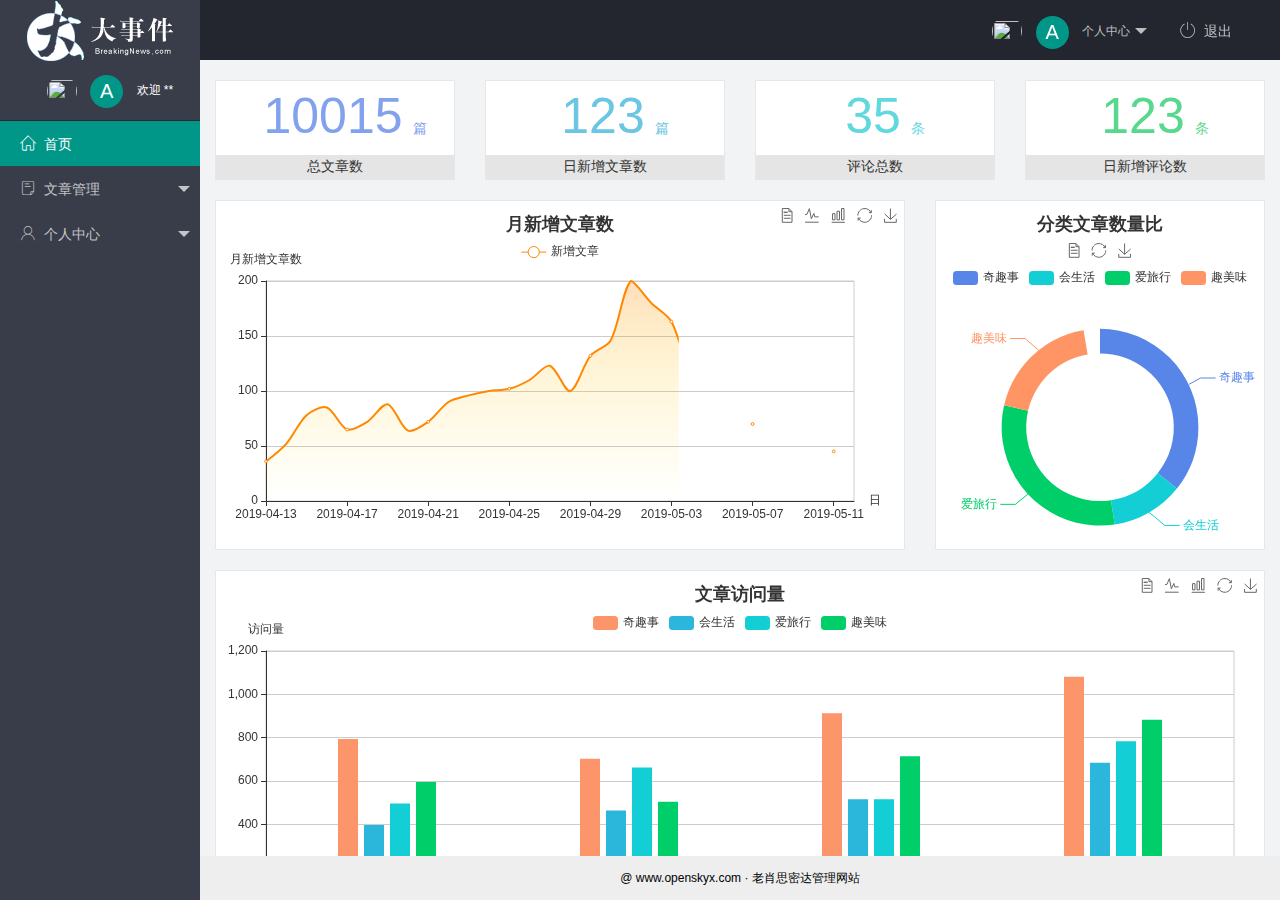
==== commit 05a2684b: "完成了个人中心功能开发" ====
--- a/index.html
+++ b/index.html
@@ -31,9 +31,9 @@
                         个人中心   
                     </a>
                     <dl class="layui-nav-child">
-                        <dd><a href="">基础资料</a></dd>
-                        <dd><a href="">更换头像</a></dd>
-                        <dd><a href="">重置密码</a></dd>
+                        <dd><a href="/user/user_info.html" target="fm">基础资料</a></dd>
+                        <dd><a href="/user/user.avatar.html" target="fm">更换头像</a></dd>
+                        <dd><a href="/user/user_pwd.html" target="fm">重置密码</a></dd>
                     </dl>
                 </li>
                 <li class="layui-nav-item" lay-header-event="menuRight" lay-unselect>
@@ -74,9 +74,9 @@
                         <a href="javascript:;">
                         <span class="iconfont icon-user"></span>个人中心</a>
                         <dl class="layui-nav-child">
-                            <dd><a href="javascript:;"><i class="layui-icon layui-icon-template"></i>基础资料</a></dd>
-                            <dd><a href="javascript:;"><i class="layui-icon layui-icon-template"></i>更换头像</a></dd>
-                            <dd><a href="javascript:;"><i class="layui-icon layui-icon-template"></i>重置密码</a></dd>
+                            <dd><a href="user/user_info.html" target="fm"><i class="layui-icon layui-icon-template"></i>基础资料</a></dd>
+                            <dd><a href="user/user.avatar.html" target="fm"><i class="layui-icon layui-icon-template"></i>更换头像</a></dd>
+                            <dd><a href="user/user_pwd.html" target="fm"><i class="layui-icon layui-icon-template"></i>重置密码</a></dd>
                         </dl>
                     </li>
                     
@@ -91,7 +91,7 @@
 
         <div class="layui-footer">
             <!-- 底部固定区域 -->
-            @ www.openskyx.com  老肖思密达管理网站
+            @ www.openskyx.com · 老肖思密达管理网站
         </div>
     </div>
     <!--导入layui js文件 -->
@@ -99,7 +99,8 @@
     <!-- 导入jquery js -->
     <script src="assets/lib/jquery.js"></script>
     <!-- 导入定义ajax js文件 -->
-    <script src="assets/js/base.js"></script>
+    
+    <script src="/assets/js/base.js"></script>
     <!-- 导入自己的js文件 -->
     <script src="assets/js/index.js"></script>
 </body>
